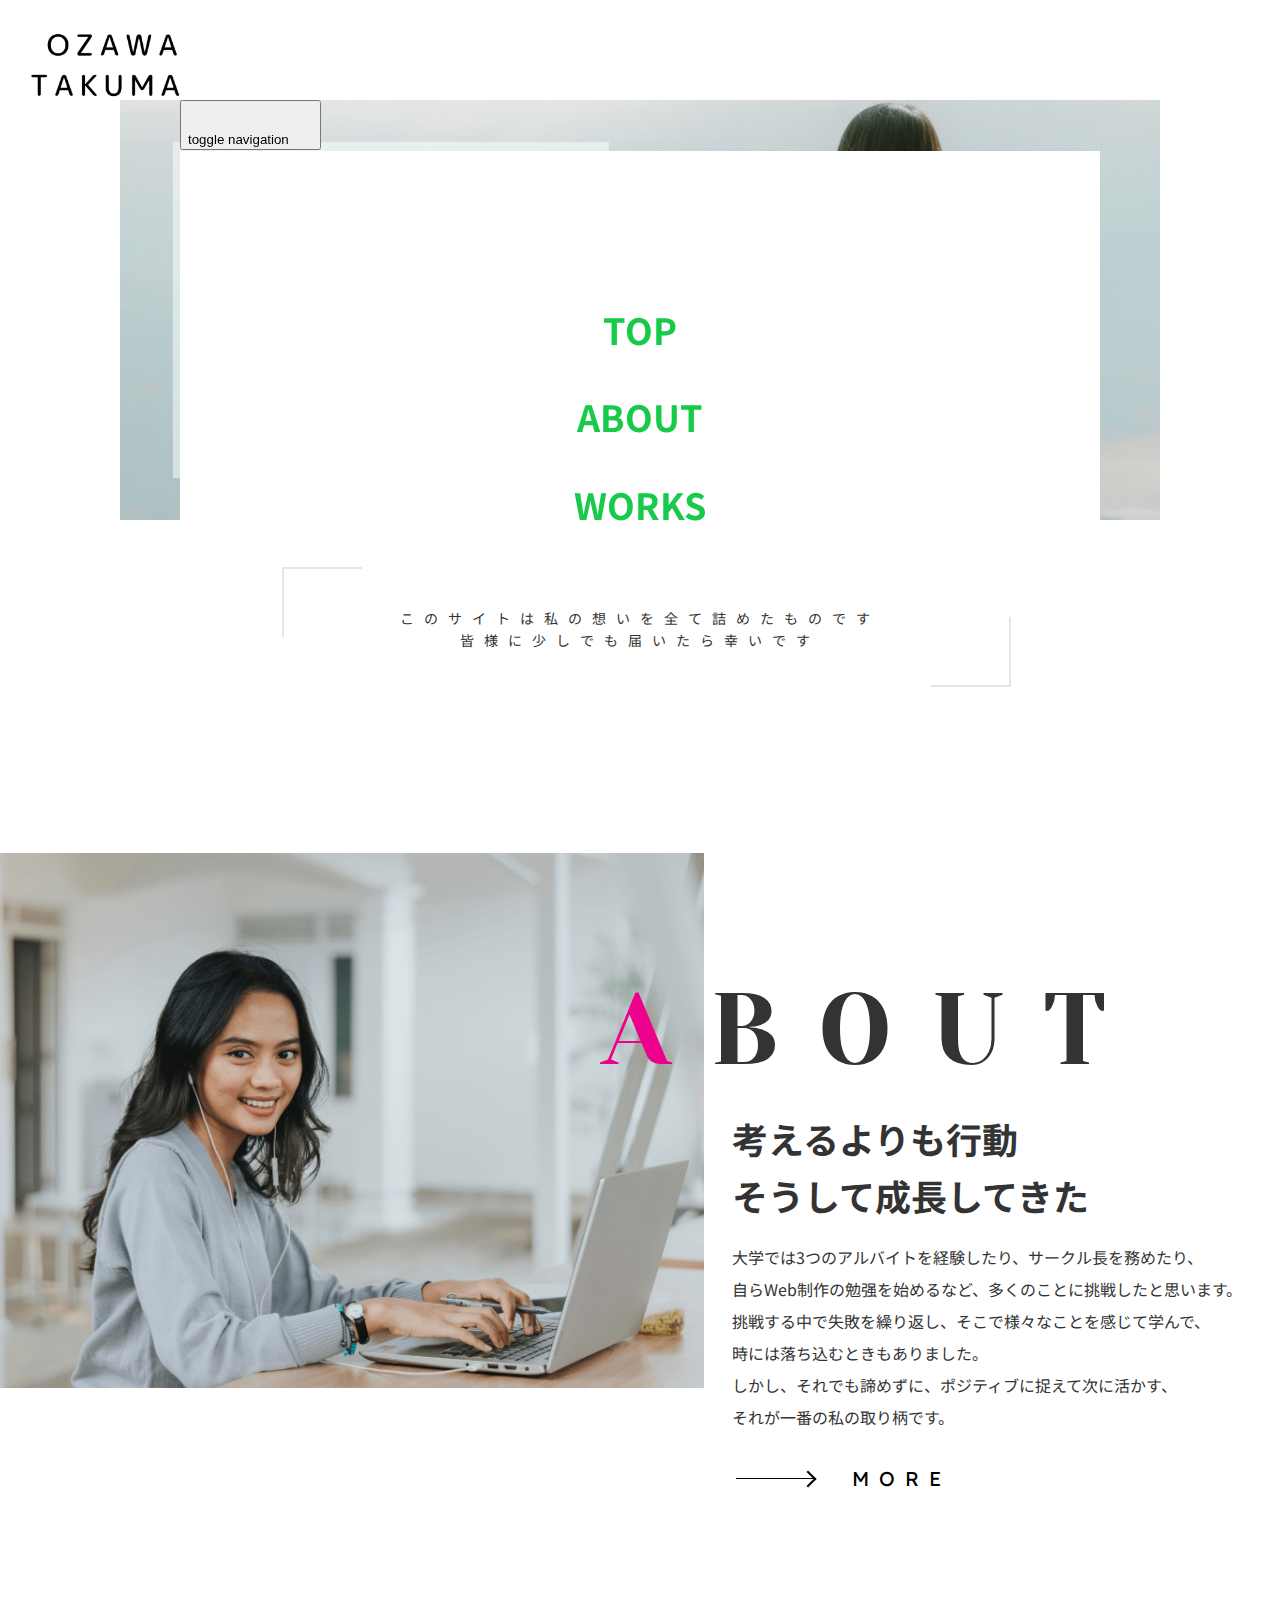
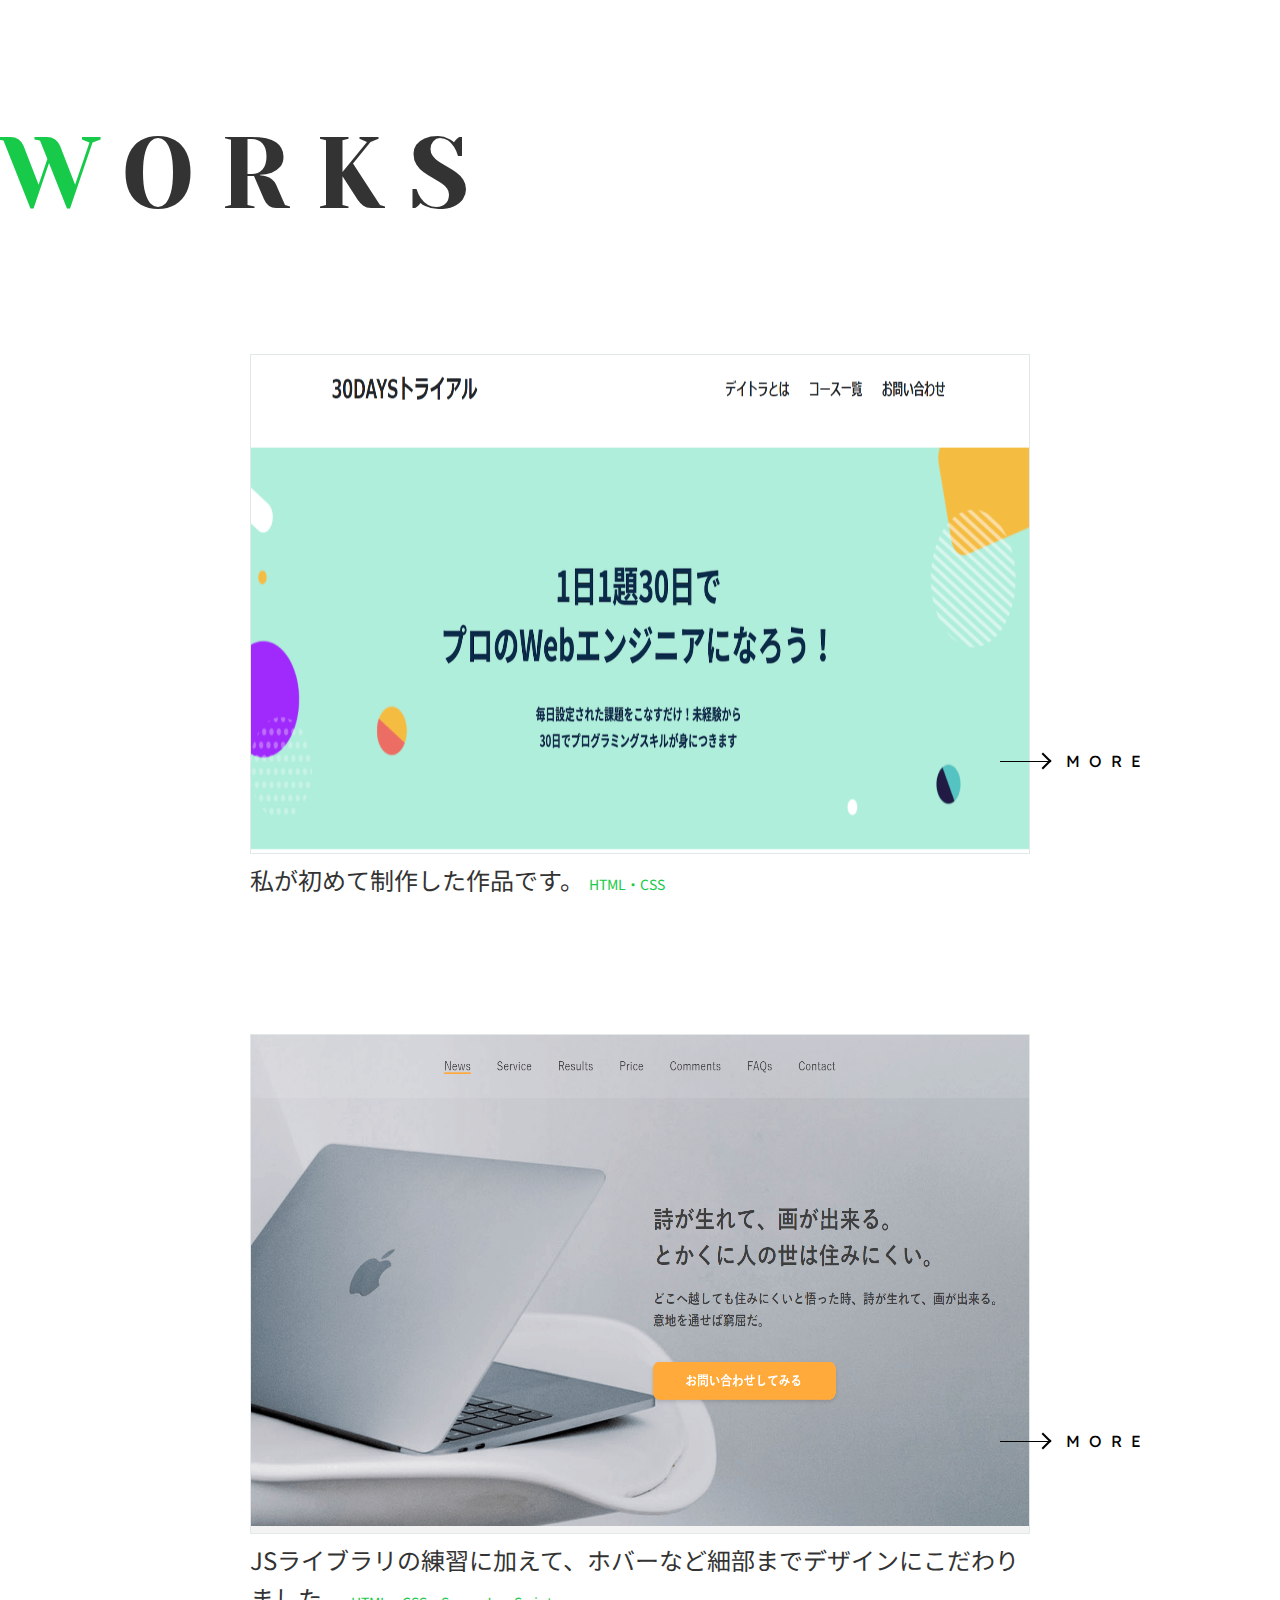
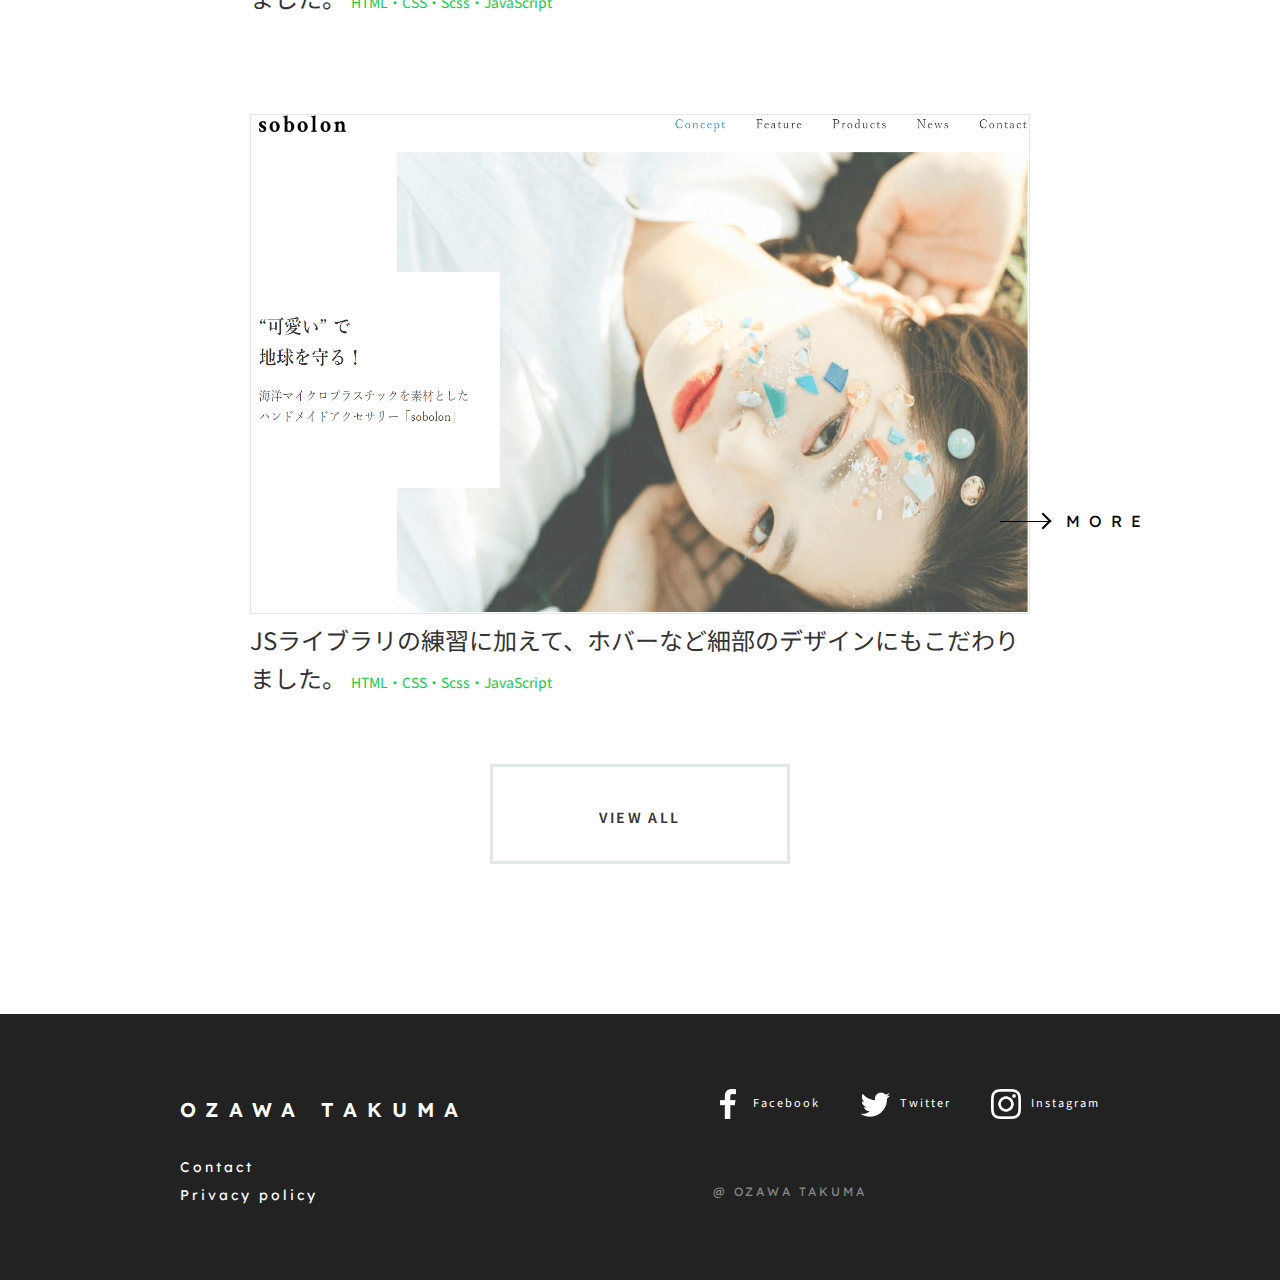
==== index.html @ 7df92600 "Add files via upload" ====
<!DOCTYPE html>
<html lang="ja">

<head>  
    <meta charset="UTF-8">
    <meta http-equiv="X-UA-Compatible" content="IE=edge">
    <meta name="viewport" content="width=device-width, initial-scale=1.0">
    <link rel="stylesheet" href="./css/reset.css">
    <link rel="stylesheet" href="https://cdnjs.cloudflare.com/ajax/libs/drawer/3.2.1/css/drawer.min.css">
    <link rel="stylesheet" href="./css/animate.css">
    <link rel="stylesheet" href="./css/style.css">

    <!--グーグルフォント-->
    <link rel="preconnect" href="https://fonts.googleapis.com">
    <link rel="preconnect" href="https://fonts.gstatic.com" crossorigin>
    <link href="https://fonts.googleapis.com/css2?family=Noto+Sans+JP&display=swap" rel="stylesheet">
    <link href="https://fonts.googleapis.com/css2?family=Yeseva+One&display=swap" rel="stylesheet">
    <link href="https://fonts.googleapis.com/css2?family=Lexend+Deca&display=swap" rel="stylesheet">
    <!--グーグルフォント-->


    <script src="https://ajax.googleapis.com/ajax/libs/jquery/1.11.3/jquery.min.js"></script>
    <script src="https://cdnjs.cloudflare.com/ajax/libs/iScroll/5.2.0/iscroll.min.js"></script>
    <script src="https://cdnjs.cloudflare.com/ajax/libs/drawer/3.2.1/js/drawer.min.js"></script>
    <script src="./js/wow.min.js"></script>
    <script src="./js/script.js"></script>
    <title>小澤 琢磨｜Ozawa Takuma</title>
</head>

<body class="drawer drawer--right ">
    <header class="header">
        <h1 class="header-title"><img src="./images/logo.png" alt=""></h1>
        <div class="inner header-inner">
            <button type="button" class="drawer-toggle drawer-hamburger">
                <span class="sr-only">toggle navigation</span>
                <span class="drawer-hamburger-icon"></span>
            </button>
            <nav class="drawer-nav header-nav ">
                <ul class="drawer-menu header-lists" >
                    <li class="header-list-item"><a class="header-nav-item-link" href="./index.html">TOP</a></li>
                    <li class="header-list-item" ><a class="header-nav-item-link" href="./about.html">ABOUT</a></li>
                    <li class="header-list-item"><a class="header-nav-item-link" href="./works.html">WORKS</a></li>
                </ul>
            </nav>
        </div>
    </header>

    <section class="top wow fadeIn">
        <div class="top-inner">
            <div class="top-img">
                <img src="./images//TOP/top2.png" alt="">
            </div>
            <div class="top-text none">
                <h2 class="top-title">
                    株式会社フリースタイルエンターテイメントの皆様<br>
                    この度はポートフォリオをご覧いただきありがとうございます
                </h2>
            </div>
        </div>
    </section>

    <section class="message wow fadeInUp">
        <h2 class="message-title">
            このサイトは私の想いを全て詰めたものです<br>
            皆様に少しでも届いたら幸いです
        </h2>
    </section>

    <section class="about">
        <div class="about-inner">            
            <div class="about-content">
                <div class="about-texts">
                    <h1 class="about-title wow fadeInUp"><span class="ti-pink">A</span>BOUT</h1>
                    <div class="about-text-box">
                        <h2 class="about-sub-title wow fadeInUp">
                            考えるよりも行動<br>
                            そうして成長してきた
                        </h2>
                        <p class="about-text wow fadeInUp">
                            大学では3つのアルバイトを経験したり、サークル長を務めたり、<br>
                            自らWeb制作の勉强を始めるなど、多くのことに挑戦したと思います。<br>
                            挑戦する中で失敗を繰り返し、そこで様々なことを感じて学んで、<br>
                            時には落ち込むときもありました。<br>
                            しかし、それでも諦めずに、ポジティブに捉えて次に活かす、<br>それが一番の私の取り柄です。
                        </p>
                        <div class="about-button wow fadeInLeft">
                            <a href="./about.html" class="ab-arrow ab-button">MORE</a>
                        </div>
                    </div>
                </div>
            </div>
            <div class="about-img">
                <div class="about-bg">
                    <img src="./images/about-bg/1.png" alt="">
                </div>
                <div class="about-text-img">
                    <img src="./images/english.png" alt="">
                </div>
                <div class="about-me wow fadeInDown">
                    <img src="./images//TOP/about-me/1.png" alt="">
                </div>
            </div>
        </div>
    </section>

    <section class="works ">
        <h1 class="work-title wow fadeInUp"><span class="ti-green">W</span>ORKS</h1>
        <div class="works-items">
            <div class="works-item">
                <div class="woks-item-inner">
                    <img class="works-img wow fadeInUp" src="./images/TOP/ele-top.png" alt="">
                    <p class="woks-item-title wow fadeInUp">私が初めて制作した作品です。
                        <span class="small ti-green">HTML・CSS</span>
                    </p>
                    <div class="works-btn -ele wow fadeInLeft">
                        <a href="./wroks/elementary.html" class="arrow wr-button">MORE</a>
                    </div>
                </div>
            </div>
            <div class="works-item">
                <div class="woks-item-inner">
                    <img class="works-img wow fadeInUp" src="./images/TOP/conputer.png" alt="">
                    <p class="woks-item-title wow fadeInUp">JSライブラリの練習に加えて、ホバーなど細部までデザインにこだわりました。
                        <span class="small ti-green">HTML・CSS・Scss・JavaScript</span>
                    </p>
                    <div class="works-btn -live wow fadeInLeft">
                        <a href="./wroks/live.html" class="arrow wr-button">MORE</a>
                    </div>
                </div>
            </div>
            <div class="works-item">
                <div class="woks-item-inner">
                    <img class="works-img wow fadeInUp" src="./images/TOP/sobolon.png" alt="">
                    <p class="woks-item-title wow fadeInUp">JSライブラリの練習に加えて、ホバーなど細部のデザインにもこだわりました。
                        <span class="small ti-green ">HTML・CSS・Scss・JavaScript</span>
                    </p>
                    <div class="works-btn -sobolon wow fadeInLeft">
                        <a href="./wroks/sobolon.html" class="arrow wr-button">MORE</a>
                    </div>
                </div>
            </div>
        </div>

        <div class="works-button section2-btn wow fadeInUp">
            <a href="./works.html">VIEW ALL</a>
        </div>
    </section>

    <footer class="footer">
        <div class="footer-content inner">
            <div class="footer-left">
                <h1 class="footer-title">OZAWA TAKUMA</h1>
                <p class="footer-contact">
                    <a href="">Contact</a>
                </p>
                <p class="footer-privacy">
                    <a href="">Privacy policy</a>
                </p>
            </div>
            <div class="footer-left">
                <ul class="footer-sns">
                    <li class="footer-sns-item footer-icon-face">Facebook</li>
                    <li class="footer-sns-item footer-icon-tiw">Twitter</li>
                    <li class="footer-sns-item footer-icon-ins">Instagram</li>
                </ul>
                <p class="footer-copyright">
                    @ OZAWA TAKUMA
                </p>
            </div>
        </div>
    </footer>
</body>

</html>
---- css/style.css ----
body {
  font-family: "Noto Sans JP", sans-serif;
  color: #333;
}

.inner {
  max-width: 100%;
  padding: 0 40px;
  width: 1000px;
  margin: 0 auto;
  -webkit-box-sizing: border-box;
          box-sizing: border-box;
}
@media (max-width:767px) {
  .inner {
    padding: 0 24px;
  }
}

@media (min-width: 1001px) {
  .is-sp {
    display: none;
  }
}
@media (min-width:768px) and (max-width: 1000px) {
  .is-sp {
    display: none;
  }
}

@media (max-width:767px) {
  .is-pc {
    display: none;
  }
}
@media (min-width:768px) and (max-width: 1000px) {
  .is-pc {
    display: none;
  }
}

@media (min-width: 1001px) {
  .is-st {
    display: none;
  }
}

@media (max-width:767px) {
  .is-pt {
    display: none;
  }
}

.none {
  display: none;
}

.ti-pink {
  color: #EC008C;
}

.ti-green {
  color: #17ca49;
}

.small {
  font-size: 14px;
}

/* ===============================================
# section
=============================================== */
.section-btn {
  position: relative;
  display: inline-block;
  padding-left: 90px;
  color: #000;
  vertical-align: middle;
  text-decoration: none;
  font-size: 16px;
  letter-spacing: 9px;
  font-weight: 400;
  font-family: "Lexend Deca", sans-serif;
  -webkit-transition: all 0.3s;
  transition: all 0.3s;
}
.section-btn::before {
  position: absolute;
  top: 0;
  bottom: 0;
  margin: auto;
  content: "";
  left: 4px;
  width: 50px;
  height: 2px;
  background: #000;
}
.section-btn::after {
  position: absolute;
  top: 0;
  bottom: 0;
  margin: auto;
  content: "";
  left: 40px;
  width: 14px;
  height: 14px;
  border-top: 2px solid #000;
  border-right: 2px solid #000;
  -webkit-transform: rotate(45deg);
  transform: rotate(45deg);
}
.section-btn:hover {
  -webkit-transform: scale(1.1);
          transform: scale(1.1);
  color: #EC008C;
}
.section-btn:hover::before {
  background: #EC008C;
}
.section-btn:hover::after {
  border-top: solid #EC008C;
  border-right: solid #EC008C;
}

.section2-btn {
  text-align: center;
}
.section2-btn a {
  display: inline-block;
  height: 100px;
  line-height: 100px;
  border: solid 3px #e1e8e8;
  max-width: 300px;
  width: calc(100% - 40px);
  background: #fff;
  cursor: pointer;
  font-weight: 600;
  font-size: 14px;
  letter-spacing: 0.17em;
  -webkit-transition: all 0.3s;
  transition: all 0.3s;
}
.section2-btn a:hover {
  background: #e1e8e8;
}
@media (max-width:767px) {
  .section2-btn a {
    height: 60px;
    line-height: 60px;
    width: 130px;
    font-size: 8px;
    letter-spacing: 0.17em;
  }
}

/* ===============================================
# header
=============================================== */
.header {
  position: fixed;
  right: 0;
  top: 0;
  z-index: 100;
  height: 80px;
  width: 100%;
}

.drawer--right .drawer-hamburger {
  right: 3px;
}

.drawer--right.drawer-open .drawer-hamburger {
  right: 0px;
}

.drawer-open .header-nav {
  width: 100%;
}

.drawer-hamburger {
  padding-top: 30px;
  padding-right: 30px;
}

.drawer-hamburger-icon {
  background-color: #333;
  height: 1px;
  border-radius: 0px;
}
.drawer-open .drawer-hamburger-icon {
  background-color: transparent;
}
.drawer-hamburger-icon::before, .drawer-hamburger-icon::after {
  background-color: #333;
  height: 2px;
  border-radius: 0px;
}

.drawer-overlay {
  position: fixed;
  top: 0;
  left: 0;
  background: #fff;
}

.drawer--right .drawer-nav {
  -webkit-transition: right 0.9s;
  transition: right 0.9s;
  margin-right: 0;
  right: -100%;
}

.header-title {
  height: 70px;
  margin-top: 30px;
  margin-left: 30px;
  width: 150px;
}
@media (min-width:768px) and (max-width: 1000px) {
  .header-title {
    height: 50px;
    width: 100px;
  }
}
@media (max-width:767px) {
  .header-title {
    width: 100px;
    height: 50px;
  }
}
.header-title img {
  height: 100%;
  width: 100%;
}

.header-nav {
  text-align: center;
  padding-top: 120px;
  font-size: 22px;
  width: 100%;
  background: #ffffff;
}

.header-list-item {
  margin-top: 30px;
}

.header-nav-item-link {
  font-size: 36px;
  font-weight: 700;
  color: #17ca49;
  -webkit-transition: all 0.3s;
  transition: all 0.3s;
}
.header-nav-item-link:hover {
  color: #EC008C;
  opacity: 0.7;
}

/* ===============================================
# top
=============================================== */
.top {
  margin-top: 100px;
}

.top-inner {
  margin: 0 auto;
  padding: 0 120px;
  position: relative;
}
@media (max-width:767px) {
  .top-inner {
    padding: 0 16px;
  }
}

.top-img img {
  width: 100%;
  height: 420px;
}
@media (min-width:768px) and (max-width: 1000px) {
  .top-img img {
    height: 300px;
  }
}
@media (max-width:767px) {
  .top-img img {
    height: 200px;
  }
}

.top-text {
  position: absolute;
  top: 20px;
  left: 50%;
  -webkit-transform: translateX(-50%);
          transform: translateX(-50%);
}

.top-title {
  font-size: 20px;
  font-weight: 400;
}

/* ===============================================
# message
=============================================== */
.message {
  margin-top: 80px;
}

.message-title {
  text-align: center;
  font-size: 14px;
  font-weight: 400;
  letter-spacing: 10px;
  position: relative;
  margin-top: 20px;
}
@media (max-width:767px) {
  .message-title {
    letter-spacing: 2px;
    line-height: 30px;
  }
}
.message-title::before {
  content: "";
  position: absolute;
  top: -40px;
  left: 22%;
  display: block;
  width: 80px;
  height: 70px;
  border-top: 2px #e1e8e8 solid;
  border-left: 2px solid #e1e8e8;
}
@media (min-width:768px) and (max-width: 1000px) {
  .message-title::before {
    left: 100px;
    width: 60px;
    height: 50px;
  }
}
@media (max-width:767px) {
  .message-title::before {
    left: 16px;
    width: 40px;
    height: 30px;
  }
}
.message-title::after {
  content: "";
  position: absolute;
  top: 10px;
  right: 21%;
  display: block;
  width: 80px;
  height: 70px;
  border-bottom: 2px #e1e8e8 solid;
  border-right: 2px solid #e1e8e8;
}
@media (min-width:768px) and (max-width: 1000px) {
  .message-title::after {
    right: 100px;
    width: 60px;
    height: 50px;
    top: 30px;
  }
}
@media (max-width:767px) {
  .message-title::after {
    right: 16px;
    width: 40px;
    height: 30px;
    top: 50px;
  }
}

/* ===============================================
# about
=============================================== */
.about {
  margin-top: 150px;
}
@media (max-width:767px) {
  .about {
    margin-top: 60px;
  }
}

.about-inner {
  position: relative;
}

.about-texts {
  position: absolute;
  left: 47%;
  top: 25%;
  z-index: 30;
  width: 52%;
}

.about-title {
  font-size: 100px;
  letter-spacing: 40px;
  font-family: "Yeseva One", cursive;
  font-weight: 300;
}
@media (min-width:768px) and (max-width: 1000px) {
  .about-title {
    font-size: 70px;
    letter-spacing: 30px;
  }
}
@media (max-width:767px) {
  .about-title {
    font-size: 36px;
    letter-spacing: 10px;
  }
}

.about-text-box {
  padding-left: 130px;
}
@media (min-width:768px) and (max-width: 1000px) {
  .about-text-box {
    padding-left: 80px;
  }
}
@media (max-width:767px) {
  .about-text-box {
    padding-left: 40px;
  }
}

.about-sub-title {
  font-size: 36px;
}
@media (min-width:768px) and (max-width: 1000px) {
  .about-sub-title {
    font-size: 24px;
  }
}
@media (max-width:767px) {
  .about-sub-title {
    font-size: 18px;
  }
}

.about-text {
  line-height: 2;
}
@media (min-width:768px) and (max-width: 1000px) {
  .about-text {
    font-size: 14px;
  }
}
@media (max-width:767px) {
  .about-text {
    font-size: 4px;
    line-height: 1.5;
  }
}

.about-button {
  margin-top: 30px;
}
@media (max-width:767px) {
  .about-button {
    margin-top: 10px;
  }
}

.ab-arrow {
  position: relative;
  display: inline-block;
  padding-left: 120px;
  color: #000;
  vertical-align: middle;
  text-decoration: none;
  font-size: 20px;
  letter-spacing: 10px;
  font-weight: 400;
  font-family: "Lexend Deca", sans-serif;
}
@media (max-width:767px) {
  .ab-arrow {
    font-size: 10px;
    padding-left: 50px;
    letter-spacing: 2px;
  }
}
.ab-arrow::before, .ab-arrow::after {
  position: absolute;
  top: 0;
  bottom: 0;
  left: 0;
  margin: auto;
  content: "";
  vertical-align: middle;
}

.ab-button {
  -webkit-transition: all 0.3s;
  transition: all 0.3s;
}
.ab-button:hover {
  -webkit-transform: scale(1.1);
          transform: scale(1.1);
  color: #EC008C;
}
.ab-button:hover::before {
  background: #EC008C;
}
.ab-button:hover::after {
  border-top: solid #EC008C;
  border-right: solid #EC008C;
}
.ab-button::before {
  left: 4px;
  width: 80px;
  height: 1px;
  background: #000;
}
@media (max-width:767px) {
  .ab-button::before {
    width: 30px;
    height: 0.5px;
    left: 5px;
  }
}
.ab-button::after {
  left: 70px;
  width: 12px;
  height: 12px;
  border-top: 2px solid #000;
  border-right: 2px solid #000;
  -webkit-transform: rotate(45deg);
  transform: rotate(45deg);
}
@media (max-width:767px) {
  .ab-button::after {
    left: 18px;
    width: 5px;
    height: 5px;
    left: 28px;
  }
}

.about-img {
  width: 100%;
}

.about-me {
  display: block;
  width: 100%;
  z-index: 2;
}
.about-me img {
  width: 55%;
}

/* ===============================================
.about-bg {
    display: none;
    position: absolute;
    top: 0;
    left: 50%;
    transform: translateX(-50%);
    width: 600px;
    height: 600px;
    z-index: -1;

    img {
        width: inherit;
        height: inherit;
    }
}

.about-text-img {
    width: 700px;
    height: 300px;
    z-index: 3;
    position: absolute;
    top: -100px;
    right: 130px;
    display: none;

    img {
        width: inherit;
        height: inherit;

    }
}

=============================================== */
/* ===============================================
# works
=============================================== */
.works {
  margin-top: 300px;
}

.work-title {
  font-size: 100px;
  letter-spacing: 25px;
  font-family: "Yeseva One", cursive;
  font-weight: 300;
}
@media (min-width:768px) and (max-width: 1000px) {
  .work-title {
    font-size: 70px;
    letter-spacing: 25px;
  }
}
@media (max-width:767px) {
  .work-title {
    font-size: 36px;
    letter-spacing: 15px;
  }
}

.works-items {
  margin-top: 100px;
}
@media (max-width:767px) {
  .works-items {
    padding: 0 16px;
    margin-top: 50px;
  }
}

.works-item:not(:first-child) {
  margin-top: 180px;
}
@media (max-width:767px) {
  .works-item:not(:first-child) {
    margin-top: 80px;
  }
}

.woks-item-inner {
  width: 780px;
  height: 500px;
  margin: 0 auto;
  position: relative;
}
@media (min-width:768px) and (max-width: 1000px) {
  .woks-item-inner {
    max-width: 570px;
  }
}
@media (max-width:767px) {
  .woks-item-inner {
    width: 60%;
    height: auto;
  }
}

.works-img {
  height: 500px;
  width: 100%;
  border: 1px solid #e1e8e8;
}
@media (min-width:768px) and (max-width: 1000px) {
  .works-img {
    height: 400px;
  }
}
@media (max-width:767px) {
  .works-img {
    width: 100%;
    height: auto;
  }
}

.woks-item-title {
  margin-top: 0;
  font-size: 24px;
}
@media (max-width:767px) {
  .woks-item-title {
    font-size: 14px;
  }
}

.works-btn {
  position: absolute;
  bottom: 80px;
  right: -120px;
}
@media (min-width:768px) and (max-width: 1000px) {
  .works-btn {
    bottom: 150px;
    right: -130px;
  }
}
@media (max-width:767px) {
  .works-btn.-ele {
    bottom: 60px;
    right: -70px;
  }
  .works-btn.-live {
    bottom: 120px;
    right: -70px;
  }
  .works-btn.-sobolon {
    bottom: 120px;
    right: -70px;
  }
}

.arrow {
  position: relative;
  display: inline-block;
  padding-left: 70px;
  color: #000;
  vertical-align: middle;
  text-decoration: none;
  font-size: 16px;
  letter-spacing: 9px;
  font-weight: 400;
  font-family: "Lexend Deca", sans-serif;
}
.arrow::before, .arrow::after {
  position: absolute;
  top: 0;
  bottom: 0;
  left: 0;
  margin: auto;
  content: "";
  vertical-align: middle;
}

.wr-button {
  -webkit-transition: all 0.3s;
  transition: all 0.3s;
}
@media (max-width:767px) {
  .wr-button {
    font-size: 10px;
    padding-left: 50px;
    letter-spacing: 2px;
  }
}
.wr-button:hover {
  -webkit-transform: scale(1.1);
          transform: scale(1.1);
  color: #EC008C;
}
.wr-button:hover::before {
  background: #EC008C;
}
.wr-button:hover::after {
  border-top: solid #EC008C;
  border-right: solid #EC008C;
}
.wr-button::before {
  left: 4px;
  width: 50px;
  height: 1px;
  background: #000;
}
@media (max-width:767px) {
  .wr-button::before {
    width: 30px;
    height: 0.5px;
    left: 5px;
  }
}
.wr-button::after {
  left: 41px;
  width: 12px;
  height: 12px;
  border-top: 2px solid #000;
  border-right: 2px solid #000;
  -webkit-transform: rotate(45deg);
  transform: rotate(45deg);
}
@media (max-width:767px) {
  .wr-button::after {
    left: 18px;
    width: 5px;
    height: 5px;
    left: 28px;
  }
}

.works-button {
  margin: 150px 0;
}
@media (max-width:767px) {
  .works-button {
    margin: 50px;
  }
  .works-button a {
    height: 60px;
    line-height: 60px;
    width: 130px;
    font-size: 8px;
    letter-spacing: 0.17em;
  }
}

/* ===============================================
# footer
=============================================== */
.footer {
  background: #222;
  color: #fff;
  margin-top: 120px;
}

.footer-content {
  padding-top: 80px;
  padding-bottom: 60px;
  display: -webkit-box;
  display: -ms-flexbox;
  display: flex;
  -webkit-box-pack: justify;
      -ms-flex-pack: justify;
          justify-content: space-between;
}
@media (max-width:767px) {
  .footer-content {
    display: block;
    padding-top: 50px;
    padding-bottom: 40px;
  }
}

.footer-title {
  font-family: "Lexend Deca", sans-serif;
  font-size: 20px;
  letter-spacing: 10px;
  font-weight: 600;
}
@media (max-width:767px) {
  .footer-title {
    font-size: 16px;
  }
}

.footer-contact {
  font-family: "Lexend Deca", sans-serif;
  font-size: 14px;
  font-weight: 400;
  margin-top: 30px;
  letter-spacing: 3px;
  padding: 0;
  margin-bottom: 0;
}
@media (max-width:767px) {
  .footer-contact {
    font-size: 12px;
  }
}

.footer-privacy {
  font-family: "Lexend Deca", sans-serif;
  font-size: 14px;
  font-weight: 400;
  margin-top: 5px;
  letter-spacing: 3px;
  padding: 0;
}
@media (max-width:767px) {
  .footer-privacy {
    font-size: 12px;
  }
}

.footer-sns {
  display: -webkit-box;
  display: -ms-flexbox;
  display: flex;
}
@media (max-width:767px) {
  .footer-sns {
    margin-top: 30px;
  }
}

.footer-sns-item {
  position: relative;
  padding-left: 40px;
  font-size: 11px;
  letter-spacing: 2px;
  -webkit-transition: opacity 0.3s;
  transition: opacity 0.3s;
  cursor: pointer;
}
@media (max-width:767px) {
  .footer-sns-item {
    padding-left: 33px;
  }
}
.footer-sns-item:not(:first-child) {
  margin-left: 40px;
}
@media (max-width:767px) {
  .footer-sns-item:not(:first-child) {
    margin-left: 20px;
    font-size: 6px;
  }
}
.footer-sns-item:hover {
  opacity: 0.7;
}

.footer-icon-face::before {
  position: absolute;
  content: "";
  top: -5px;
  left: 0;
  width: 30px;
  height: 30px;
  background: url(../images/icon/3.png);
  background-position: center center;
  background-repeat: no-repeat;
  background-size: contain;
}
@media (max-width:767px) {
  .footer-icon-face::before {
    width: 25px;
    height: 25px;
  }
}

.footer-icon-tiw::before {
  position: absolute;
  content: "";
  top: -5px;
  left: 0;
  width: 30px;
  height: 30px;
  background: url(../images/icon/1.png);
  background-position: center center;
  background-repeat: no-repeat;
  background-size: contain;
}
@media (max-width:767px) {
  .footer-icon-tiw::before {
    width: 25px;
    height: 25px;
  }
}

.footer-icon-ins::before {
  position: absolute;
  content: "";
  top: -5px;
  left: 0;
  width: 30px;
  height: 30px;
  background: url(../images/icon/2.png);
  background-position: center center;
  background-repeat: no-repeat;
  background-size: contain;
}
@media (max-width:767px) {
  .footer-icon-ins::before {
    width: 25px;
    height: 25px;
  }
}

.footer-copyright {
  font-family: "Lexend Deca", sans-serif;
  font-size: 12px;
  font-weight: 400;
  letter-spacing: 3px;
  color: #888;
  margin-top: 70px;
}
@media (max-width:767px) {
  .footer-copyright {
    margin-top: 20px;
    font-size: 6px;
  }
}

/* ===============================================
# about.html
=============================================== */
/* ===============================================
# 
=============================================== */
.ab-top {
  margin-top: 220px;
}

.ab-top-title {
  font-size: 100px;
  letter-spacing: 50px;
  font-family: "Yeseva One", cursive;
  font-weight: 400;
  position: absolute;
  top: -95px;
  left: 50%;
  -webkit-transform: translateX(-50%);
          transform: translateX(-50%);
}
@media (max-width:767px) {
  .ab-top-title {
    font-size: 46px;
    letter-spacing: 20px;
    top: -40px;
  }
}

/* ===============================================
# profile
=============================================== */
.profile {
  margin-top: 120px;
}

.profile-top {
  display: -webkit-box;
  display: -ms-flexbox;
  display: flex;
}
@media (max-width:767px) {
  .profile-top {
    display: block;
  }
}

.profile-me {
  display: -webkit-box;
  display: -ms-flexbox;
  display: flex;
  -webkit-box-flex: 0;
      -ms-flex: 0 0 200px;
          flex: 0 0 200px;
}
@media (min-width:768px) and (max-width: 1000px) {
  .profile-me {
    -webkit-box-flex: 0;
        -ms-flex: 0 0 200px;
            flex: 0 0 200px;
  }
  .profile-me img {
    width: 200px;
    height: 200px;
  }
}
@media (max-width:767px) {
  .profile-me {
    -webkit-box-flex: 0;
        -ms-flex: 0 0 50%;
            flex: 0 0 50%;
  }
  .profile-me img {
    width: 50%;
    height: auto;
  }
}

.myname {
  -webkit-box-flex: 0;
      -ms-flex: 0 0 110px;
          flex: 0 0 110px;
  padding-top: 70px;
  margin-left: 20px;
}
@media (min-width:768px) and (max-width: 1000px) {
  .myname {
    -webkit-box-flex: 0;
        -ms-flex: 0 0 auto;
            flex: 0 0 auto;
    font-size: 20px;
  }
}
@media (max-width:767px) {
  .myname {
    -webkit-box-flex: 0;
        -ms-flex: 0 0 50%;
            flex: 0 0 50%;
    font-size: 24px;
    letter-spacing: 5px;
  }
}

.profile-point {
  margin-left: 180px;
}
@media (min-width:768px) and (max-width: 1000px) {
  .profile-point {
    margin-left: 120px;
  }
}
@media (max-width:767px) {
  .profile-point {
    margin-left: 0;
    font-size: 14px;
    margin-top: 30px;
  }
}

.profile-main {
  margin-top: 50px;
  display: -webkit-box;
  display: -ms-flexbox;
  display: flex;
}
@media (max-width:767px) {
  .profile-main {
    display: block;
  }
}

.profile-left {
  -webkit-box-flex: 0;
      -ms-flex: 0 0 50%;
          flex: 0 0 50%;
}

.my-background-title {
  font-size: 24px;
  border-left: 5px solid #17ca49;
  padding-left: 10px;
}
@media (min-width:768px) and (max-width: 1000px) {
  .my-background-title {
    font-size: 20px;
  }
}
@media (max-width:767px) {
  .my-background-title {
    font-size: 18px;
    border-left: 3px solid #17ca49;
  }
}

.my-background-item {
  display: -webkit-box;
  display: -ms-flexbox;
  display: flex;
  margin-top: 20px;
}
.my-background-item p {
  margin: 0;
  padding: 0;
  margin-left: 30px;
}
@media (min-width:768px) and (max-width: 1000px) {
  .my-background-item p {
    font-size: 14px;
    margin-left: 20px;
  }
}
@media (max-width:767px) {
  .my-background-item p {
    font-size: 12px;
    margin-left: 10px;
  }
}

.date {
  margin-left: 15px;
}

.school {
  font-weight: bold;
}

.my-background-text {
  display: block;
  font-weight: 200;
  font-size: 14px;
}
@media (max-width:767px) {
  .my-background-text {
    font-size: 10px;
  }
}

.my-jobhistory {
  margin-top: 50px;
}

.my-jobhistory-title {
  font-size: 24px;
  border-left: 5px solid #17ca49;
  padding-left: 10px;
}
@media (min-width:768px) and (max-width: 1000px) {
  .my-jobhistory-title {
    font-size: 20px;
  }
}
@media (max-width:767px) {
  .my-jobhistory-title {
    font-size: 18px;
    border-left: 3px solid #17ca49;
  }
}

.my-jobhistory-item {
  display: -webkit-box;
  display: -ms-flexbox;
  display: flex;
  margin-top: 20px;
}
.my-jobhistory-item p {
  margin: 0;
  padding: 0;
  margin-left: 30px;
}
@media (min-width:768px) and (max-width: 1000px) {
  .my-jobhistory-item p {
    font-size: 14px;
    margin-left: 20px;
  }
}
@media (max-width:767px) {
  .my-jobhistory-item p {
    font-size: 12px;
    margin-left: 10px;
  }
}

.date {
  margin-left: 15px;
}

.company {
  font-weight: bold;
}

.my-jobhistory-text {
  display: block;
  font-weight: 300;
  font-size: 14px;
}
@media (max-width:767px) {
  .my-jobhistory-text {
    font-size: 10px;
  }
}

.my-favorit {
  margin-top: 50px;
}

.my-favorit-title {
  font-size: 24px;
  border-left: 5px solid #17ca49;
  padding-left: 10px;
}
@media (min-width:768px) and (max-width: 1000px) {
  .my-favorit-title {
    font-size: 20px;
  }
}
@media (max-width:767px) {
  .my-favorit-title {
    font-size: 18px;
    border-left: 3px solid #17ca49;
  }
}

.my-favorit-item {
  margin-top: 20px;
}

.favorit-block {
  display: inline-block;
  margin-left: 30px;
}
@media (min-width:768px) and (max-width: 1000px) {
  .favorit-block {
    margin-left: 20px;
  }
}
@media (max-width:767px) {
  .favorit-block {
    margin-left: 10px;
  }
}

.fv-icon {
  font-size: 1.3em;
}

.favorit-sub-title {
  display: inline-block;
  font-weight: 300;
  font-size: 18px;
  padding-left: 10px;
}
@media (min-width:768px) and (max-width: 1000px) {
  .favorit-sub-title {
    font-size: 14px;
  }
}
@media (max-width:767px) {
  .favorit-sub-title {
    font-size: 12px;
  }
}

.profile-right {
  margin-left: 80px;
}
@media (min-width:768px) and (max-width: 1000px) {
  .profile-right {
    margin-left: 40px;
  }
}
@media (max-width:767px) {
  .profile-right {
    margin-left: 0;
    margin-top: 50px;
  }
}

.my-skill-title {
  font-size: 24px;
  border-left: 5px solid #17ca49;
  padding-left: 10px;
}
@media (min-width:768px) and (max-width: 1000px) {
  .my-skill-title {
    font-size: 20px;
  }
}
@media (max-width:767px) {
  .my-skill-title {
    font-size: 18px;
    border-left: 3px solid #17ca49;
  }
}

.skill-content {
  margin-top: 15px;
}

.my-skill-item {
  width: 100%;
}
.my-skill-item:not(:first-child) {
  margin-top: 30px;
}
@media (max-width:767px) {
  .my-skill-item {
    margin-left: 10px;
  }
}

.skill-icon {
  -webkit-box-shadow: rgba(60, 64, 67, 0.3) 0px 1px 2px 0px, rgba(60, 64, 67, 0.15) 0px 2px 6px 2px;
          box-shadow: rgba(60, 64, 67, 0.3) 0px 1px 2px 0px, rgba(60, 64, 67, 0.15) 0px 2px 6px 2px;
  display: inline-block;
  width: 100px;
  padding: 10px 20px;
  font-size: 12px;
  font-family: "Elsie Swash Caps", cursive;
  letter-spacing: 5px;
  font-weight: bold;
  text-align: center;
  position: relative;
}
@media (max-width:767px) {
  .skill-icon {
    font-size: 10px;
    width: 80px;
  }
}
.skill-icon::after {
  display: inline-block;
  content: "";
  position: absolute;
  left: 130px;
  top: 50%;
  -webkit-transform: translateY(-50%);
          transform: translateY(-50%);
  padding: 10px 0 10px 10px;
  font-weight: bold;
  background: #17ca49;
}

.sk-ht::after {
  width: 255px;
}
@media (min-width:768px) and (max-width: 1000px) {
  .sk-ht::after {
    width: 200px;
  }
}
@media (max-width:767px) {
  .sk-ht::after {
    width: 180px;
  }
}

.sk-cs::after {
  width: 255px;
}
@media (min-width:768px) and (max-width: 1000px) {
  .sk-cs::after {
    width: 200px;
  }
}
@media (max-width:767px) {
  .sk-cs::after {
    width: 180px;
  }
}

.sk-sc::after {
  width: 200px;
}
@media (min-width:768px) and (max-width: 1000px) {
  .sk-sc::after {
    width: 160px;
  }
}
@media (max-width:767px) {
  .sk-sc::after {
    width: 140px;
  }
}

.sk-js::after {
  width: 130px;
}
@media (min-width:768px) and (max-width: 1000px) {
  .sk-js::after {
    width: 90px;
  }
}
@media (max-width:767px) {
  .sk-js::after {
    width: 80px;
  }
}

.sk-ph::after {
  width: 70px;
}
@media (min-width:768px) and (max-width: 1000px) {
  .sk-ph::after {
    width: 50px;
  }
}
@media (max-width:767px) {
  .sk-ph::after {
    width: 40px;
  }
}

.sk-wd::after {
  width: 30px;
}
@media (max-width:767px) {
  .sk-wd::after {
    width: 20px;
  }
}

.text-large {
  font-size: 20px;
}
@media (max-width:767px) {
  .text-large {
    font-size: 14px;
  }
}

/* ===============================================
# works.html
=============================================== */
/* ===============================================
# top
=============================================== */
.wr-top {
  margin-top: 220px;
}

.wr-top-title {
  font-size: 100px;
  letter-spacing: 50px;
  font-family: "Yeseva One", cursive;
  font-weight: 400;
  position: absolute;
  top: -95px;
  left: 50%;
  -webkit-transform: translateX(-50%);
          transform: translateX(-50%);
}
@media (max-width:767px) {
  .wr-top-title {
    font-size: 46px;
    letter-spacing: 20px;
    top: -40px;
  }
}

/* ===============================================
# pickup
=============================================== */
.pickup {
  margin-top: 150px;
}

.pickup-inner {
  padding: 0 16px;
}

.pickup-list-item {
  display: -webkit-box;
  display: -ms-flexbox;
  display: flex;
}
@media (max-width:767px) {
  .pickup-list-item {
    display: block;
  }
}
.pickup-list-item:not(:first-child) {
  margin-top: 120px;
}
.pickup-list-item.is-sp {
  margin-top: 0;
}

.pickup-img-box {
  -webkit-box-flex: 0;
      -ms-flex: 0 0 65%;
          flex: 0 0 65%;
  height: 450px;
  margin-left: 40px;
  position: relative;
}
@media (min-width:768px) and (max-width: 1000px) {
  .pickup-img-box {
    -webkit-box-flex: 0;
        -ms-flex: 0 0 57%;
            flex: 0 0 57%;
    height: auto;
  }
}
@media (max-width:767px) {
  .pickup-img-box {
    width: 100%;
    height: 200px;
    margin-left: 0;
  }
}

.pickup-img-box-2 {
  -webkit-box-flex: 0;
      -ms-flex: 0 0 60%;
          flex: 0 0 60%;
  height: 450px;
  position: relative;
  margin-right: 30px;
  margin-left: 10px;
}
@media (min-width:768px) and (max-width: 1000px) {
  .pickup-img-box-2 {
    -webkit-box-flex: 0;
        -ms-flex: 0 0 50%;
            flex: 0 0 50%;
    height: auto;
    margin-left: 20px;
  }
}

.pickup-img-ele {
  background: url(../images/WORKS/collection/ele.png) no-repeat center center/contain;
  display: block;
  width: 100%;
  height: 100%;
}
@media (max-width:767px) {
  .pickup-img-ele {
    background-size: cover;
  }
}

.pickup-img-com {
  background: url(../images/WORKS/collection/conputer.png) no-repeat center center/contain;
  display: block;
  width: 100%;
  height: 100%;
}
@media (max-width:767px) {
  .pickup-img-com {
    background-size: cover;
  }
}

.pickup-img-sob {
  background: url(../images/WORKS/collection/sobolon.png) no-repeat center center/contain;
  display: block;
  width: 100%;
  height: 100%;
}
@media (max-width:767px) {
  .pickup-img-sob {
    background-size: cover;
  }
}

.pickup-text-box {
  margin-left: 40px;
  margin-top: 130px;
  position: relative;
}
@media (max-width:767px) {
  .pickup-text-box {
    margin-left: 0;
    margin-top: 0;
  }
}

.pickup-text-box-2 {
  margin-left: 40px;
  margin-top: 130px;
  position: relative;
}
@media (max-width:767px) {
  .pickup-text-box-2 {
    margin-top: 0;
    margin-left: 0;
  }
}

.pickup-border-box {
  position: absolute;
  top: -100px;
  left: 0px;
  display: block;
  width: 80px;
  height: 80px;
  text-align: center;
  font-family: "Lexend Deca", sans-serif;
}
@media (min-width:768px) and (max-width: 1000px) {
  .pickup-border-box {
    top: -100px;
    width: 80px;
    height: 80px;
  }
}
@media (max-width:767px) {
  .pickup-border-box {
    top: -230px;
    left: -10px;
    color: #17ca49;
    background: #3e3e3e;
  }
}

.pickup-border-line {
  position: relative;
  width: 100%;
  height: 100%;
}
.pickup-border-line::before {
  content: "";
  position: absolute;
  top: 0;
  left: 0;
  height: 1px;
  width: 100%;
  background: #111;
}
.pickup-border-line::after {
  content: "";
  position: absolute;
  top: 0;
  right: 0;
  height: 100%;
  width: 1px;
  background: #111;
}

.pickup-border-line2 {
  position: relative;
  padding: 25px 0;
  line-height: 1.4;
  width: 100%;
  height: 100%;
  font-size: 20px;
  font-weight: 500;
  letter-spacing: 3px;
}
.pickup-border-line2::before {
  content: "";
  position: absolute;
  bottom: 0;
  right: 0;
  height: 1px;
  width: 100%;
  background: #111;
}
.pickup-border-line2::after {
  content: "";
  position: absolute;
  bottom: 0;
  left: 0;
  height: 100%;
  width: 1px;
  background: #111;
}
.pickup-border-line2 span {
  font-size: 10px;
  letter-spacing: 3px;
  display: block;
}
@media (min-width:768px) and (max-width: 1000px) {
  .pickup-border-line2 span {
    font-size: 8px;
  }
}

.pickup-title {
  font-weight: 400;
  font-size: 30px;
  letter-spacing: 5px;
}
@media (max-width:767px) {
  .pickup-title {
    font-size: 20px;
    margin-top: 20px;
  }
}

.pickup-caption {
  font-size: 14px;
  letter-spacing: 5px;
  margin-top: 40px;
}
@media (min-width:768px) and (max-width: 1000px) {
  .pickup-caption {
    margin-top: 20px;
  }
}
@media (max-width:767px) {
  .pickup-caption {
    font-size: 12px;
    margin-top: 10px;
  }
}

.pickup-info {
  color: #aaa;
  font-size: 12px;
  letter-spacing: 5px;
  margin-top: 20px;
}
@media (min-width:768px) and (max-width: 1000px) {
  .pickup-info {
    margin-top: 10px;
  }
}
@media (max-width:767px) {
  .pickup-info {
    margin-top: 10px;
    letter-spacing: 3px;
    font-size: 8px;
  }
}

.pickup-button {
  margin-top: 30px;
}
@media (max-width:767px) {
  .pickup-btn {
    font-size: 16px;
    letter-spacing: 9px;
    padding-left: 70px;
  }
}
.pickup-btn::before {
  left: 4px;
  width: 50px;
  height: 1px;
  background: #000;
}
@media (max-width:767px) {
  .pickup-btn::before {
    left: 4px;
    width: 50px;
    height: 1px;
  }
}
.pickup-btn::after {
  left: 41px;
  width: 12px;
  height: 12px;
  border-top: 2px solid #000;
  border-right: 2px solid #000;
  -webkit-transform: rotate(45deg);
  transform: rotate(45deg);
}
@media (max-width:767px) {
  .pickup-btn::after {
    left: 41px;
    width: 12px;
    height: 12px;
  }
}

/* ===============================================
# work
=============================================== */
.work {
  margin-top: 160px;
}

.work-inner {
  max-width: 100%;
  padding: 0 40px;
  width: 1000px;
  margin: 0 auto;
  -webkit-box-sizing: border-box;
          box-sizing: border-box;
}

.work-list-item {
  display: inline-block;
  width: 25.3%;
  vertical-align: top;
  margin-left: 6%;
  margin-bottom: 80px;
}
@media (min-width:768px) and (max-width: 1000px) {
  .work-list-item {
    width: 48%;
    margin-left: 0;
  }
}
@media (max-width:767px) {
  .work-list-item {
    width: 100%;
    margin-left: 0;
    margin-bottom: 0;
  }
  .work-list-item:not(:first-child) {
    margin-top: 80px;
  }
}
@media (min-width:768px) and (max-width: 1000px) {
  .work-list-item:nth-child(even) {
    margin-left: 20px;
  }
}
@media (min-width:768px) and (max-width: 1000px) {
  .work-list-item:last-child {
    margin-bottom: 0;
  }
}

.work-item-img {
  width: 100%;
  height: 200px;
  margin: 0;
  position: relative;
}
.work-item-img img {
  height: 100%;
}
.work-item-img::before {
  content: "";
  position: absolute;
  top: 0;
  left: 0;
  height: 100%;
  width: 100%;
  background: rgba(0, 0, 0, 0.3);
  opacity: 0;
  -webkit-transition: all 0.4s;
  transition: all 0.4s;
}
.work-item-img::after {
  content: "";
  position: absolute;
  top: 50%;
  left: 50%;
  -webkit-transform: translate(-50%, -50%);
          transform: translate(-50%, -50%);
  width: 40px;
  height: 40px;
  background: url(../images/glasses/1.png) no-repeat center center/cover;
  opacity: 0;
  -webkit-transition: all 0.4s;
  transition: all 0.4s;
}
.work-item-img:hover::before {
  opacity: 1;
}
.work-item-img:hover::after {
  opacity: 1;
}

.work-item-title {
  margin-top: 20px;
  font-size: 16px;
  letter-spacing: 3px;
  font-weight: 400;
  margin-bottom: 0;
}

.work-item-info {
  font-family: "Lexend Deca", sans-serif;
  font-size: 12px;
  letter-spacing: 2px;
  color: #aaa;
  margin-top: 5px;
  margin-bottom: 0;
}

.work-attention {
  margin: 0;
  font-size: 10px;
  letter-spacing: 2px;
}

/* ===============================================
# sobolon
=============================================== */
/* ===============================================
# top
=============================================== */
.s-top {
  margin-top: 150px;
  font-family: "Noto Sans JP", sans-serif;
}

.s-top-inner {
  margin: 0 auto;
  padding: 0 120px;
  position: relative;
}
@media (max-width:767px) {
  .s-top-inner {
    padding: 0 16px;
  }
}

.s-top-img img {
  width: 100%;
  height: auto;
}

/* ===============================================
# detail
=============================================== */
.detail {
  margin-top: 80px;
}

.detail-content {
  margin-top: 180px;
}
@media (min-width:768px) and (max-width: 1000px) {
  .detail-content {
    margin-top: 120px;
  }
}
@media (max-width:767px) {
  .detail-content {
    margin-top: 60px;
  }
}
.detail-content.is-sp {
  margin-top: 0;
}

.a-detail-top {
  display: inline-block;
  width: 100%;
  max-width: 100%;
  border: 2px solid #e1e8e8;
  border-radius: 0px;
  padding: 30px;
  position: relative;
  text-align: left;
}
@media (max-width:767px) {
  .a-detail-top {
    padding: 10px;
  }
}

.detail-title {
  font-weight: 300;
  font-size: 48px;
  padding: 0.4em;
  position: absolute;
  top: -60px;
  left: 20px;
  background: #fff;
  white-space: nowrap;
}
@media (min-width:768px) and (max-width: 1000px) {
  .detail-title {
    font-size: 36px;
    top: -50px;
  }
}
@media (max-width:767px) {
  .detail-title {
    font-size: 24px;
    top: -30px;
  }
}

.detail-lists {
  margin-top: 30px;
}

.detail-list {
  font-size: 16px;
  display: inline-block;
  position: relative;
  margin-left: 30px;
}
@media (max-width:767px) {
  .detail-list {
    font-size: 14px;
  }
}
.detail-list span {
  font-size: 14px;
  display: inline-block;
  margin-left: 20px;
  margin-right: 50px;
}
@media (max-width:767px) {
  .detail-list span {
    font-size: 10px;
  }
}
.detail-list::before {
  content: "";
  position: absolute;
  width: 14px;
  height: 14px;
  display: inline-block;
  top: 50%;
  -webkit-transform: translateY(-50%);
          transform: translateY(-50%);
  left: -30px;
  background: #17ca49;
  border-radius: 50px;
}

.detail-back {
  margin-top: 20px;
}

.detail-back-tit {
  font-size: 20px;
  margin: 0;
  font-weight: 400;
}
@media (max-width:767px) {
  .detail-back-tit {
    font-size: 16px;
  }
}

.detail-back-tet {
  margin: 0;
}
@media (max-width:767px) {
  .detail-back-tet {
    font-size: 12px;
  }
}

.detail-attention {
  margin: 0;
  font-size: 12px;
  letter-spacing: 2px;
}
@media (max-width:767px) {
  .detail-attention {
    font-size: 10px;
  }
}

.attention {
  color: #EC008C;
}

.detail-point {
  margin-top: 120px;
}
@media (max-width:767px) {
  .detail-point {
    margin-top: 80px;
  }
}

.detail-point-tit {
  font-size: 24px;
  margin-bottom: 30px;
}

.detail-point-content {
  display: -webkit-box;
  display: -ms-flexbox;
  display: flex;
}
@media (max-width:767px) {
  .detail-point-content {
    display: block;
  }
}
.detail-point-content:not(:first-child) {
  margin-top: 100px;
}
.detail-point-content:not(:first-child).is-sp {
  margin-top: 0;
}
.detail-point-content.-live:not(:first-child) {
  margin-top: 150px;
}

.detail-point-texts1 {
  -webkit-box-ordinal-group: 3;
      -ms-flex-order: 2;
          order: 2;
  margin-left: 30px;
}
@media (max-width:767px) {
  .detail-point-texts1 {
    margin-left: 0;
  }
}

.detail-point-texts2 {
  margin-right: 30px;
}
@media (max-width:767px) {
  .detail-point-texts2 {
    margin-left: 0;
  }
}

.detail-point-texts3 {
  -webkit-box-ordinal-group: 3;
      -ms-flex-order: 2;
          order: 2;
  margin-left: 30px;
}
@media (max-width:767px) {
  .detail-point-texts3 {
    margin-left: 0;
  }
}

@media (max-width:767px) {
  .detail-point-sub-tit {
    font-size: 20px;
    margin-bottom: 20px;
  }
}

@media (max-width:767px) {
  .detail-point-tet {
    font-size: 16px;
    margin-top: 20px;
  }
}

.detail-point-img {
  -webkit-box-flex: 0;
      -ms-flex: 0 0 55%;
          flex: 0 0 55%;
  border: 1px solid #e1e8e8;
}
.detail-point-img.-contact {
  height: 204px;
}
@media (max-width:767px) {
  .detail-point-img.-contact {
    height: auto;
  }
}
.detail-point-img.-slide {
  border: none;
}
@media (min-width:768px) and (max-width: 1000px) {
  .detail-point-img.-slide {
    margin-top: 50px;
  }
}
@media (min-width:768px) and (max-width: 1000px) {
  .detail-point-img {
    height: 100%;
  }
}
@media (min-width:768px) and (max-width: 1000px) {
  .ele-img-flex {
    margin-top: 60px;
  }
}

.detail-learn {
  display: -webkit-box;
  display: -ms-flexbox;
  display: flex;
  margin-top: 120px;
}
@media (max-width:767px) {
  .detail-learn {
    display: block;
  }
}
.detail-learn.-live {
  margin-top: 150px;
}

.detail-learn-left {
  -webkit-box-flex: 0;
      -ms-flex: 0 0 60%;
          flex: 0 0 60%;
  margin-right: 50px;
}
@media (min-width:768px) and (max-width: 1000px) {
  .detail-learn-left {
    -webkit-box-flex: 0;
        -ms-flex: 0 0 50%;
            flex: 0 0 50%;
  }
}
@media (max-width:767px) {
  .detail-learn-left {
    margin-right: 0;
  }
}

@media (min-width:768px) and (max-width: 1000px) {
  .sobolon-left {
    margin-right: 30px;
  }
}

@media (max-width:767px) {
  .detail-learn-tit {
    font-size: 20px;
  }
}

.detail-learn-bad {
  margin-top: 30px;
}

.detail-learn-btn {
  margin-top: 30px;
}
@media (max-width:767px) {
  .detail-learn-btn {
    margin-top: 10px;
  }
}
.detail-learn-btn:hover {
  color: #17ca49;
}
.detail-learn-btn:hover::before {
  background: #17ca49;
}
.detail-learn-btn:hover::after {
  border-top: solid #17ca49;
  border-right: solid #17ca49;
}

.detail-learn-right {
  -webkit-box-flex: 0;
      -ms-flex: 0 0 30%;
          flex: 0 0 30%;
}
@media (min-width:768px) and (max-width: 1000px) {
  .detail-learn-right {
    -webkit-box-flex: 0;
        -ms-flex: 0 0 40%;
            flex: 0 0 40%;
  }
}

@media (min-width:768px) and (max-width: 1000px) {
  .sobolon-all {
    -webkit-box-flex: 0;
        -ms-flex: 0 0 50%;
            flex: 0 0 50%;
  }
}

.back-works-button {
  margin-top: 50px;
}
@media (min-width:768px) and (max-width: 1000px) {
  .back-works-button {
    margin-top: 80px;
  }
}
@media (max-width:767px) {
  .back-works-button {
    margin-top: 80px;
  }
}
.back-works-button a {
  height: 70px;
  line-height: 70px;
  max-width: 300px;
  width: 200px;
  font-weight: 600;
  font-size: 12px;
  letter-spacing: 0.17em;
}
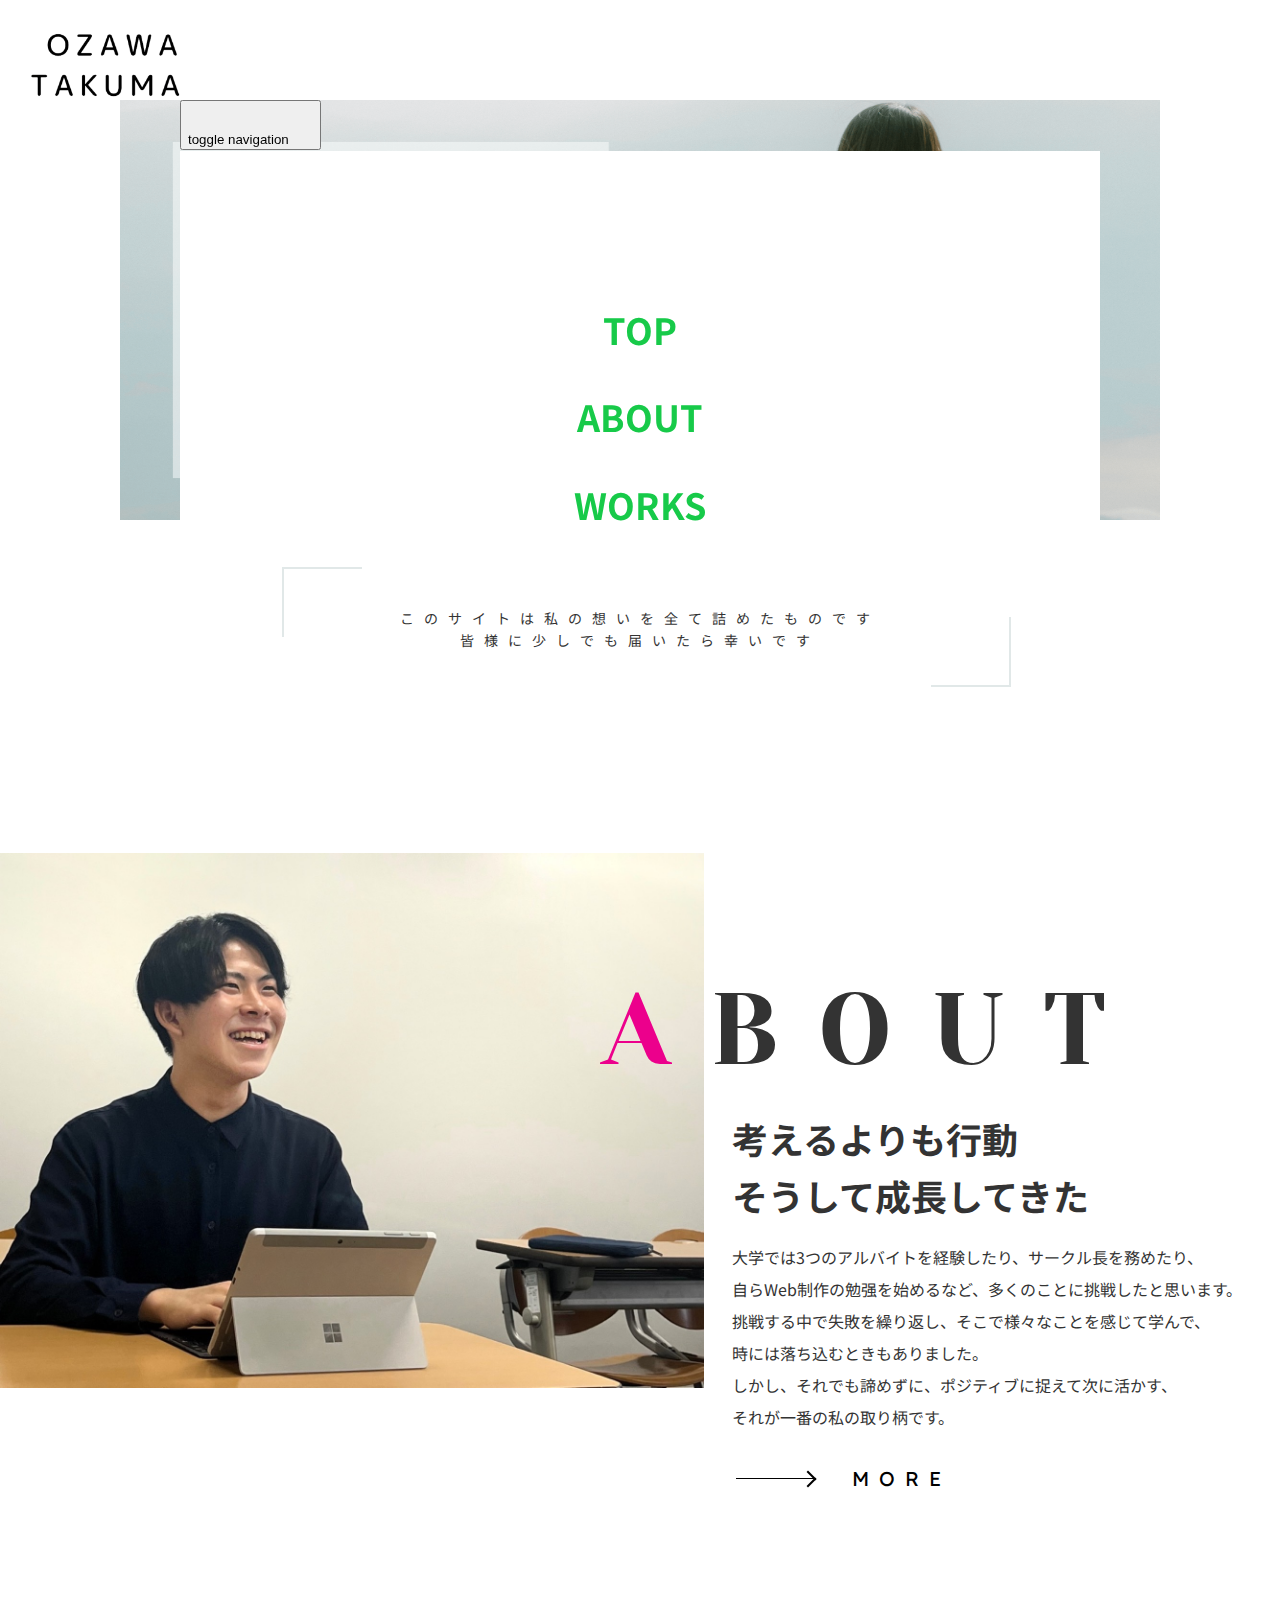
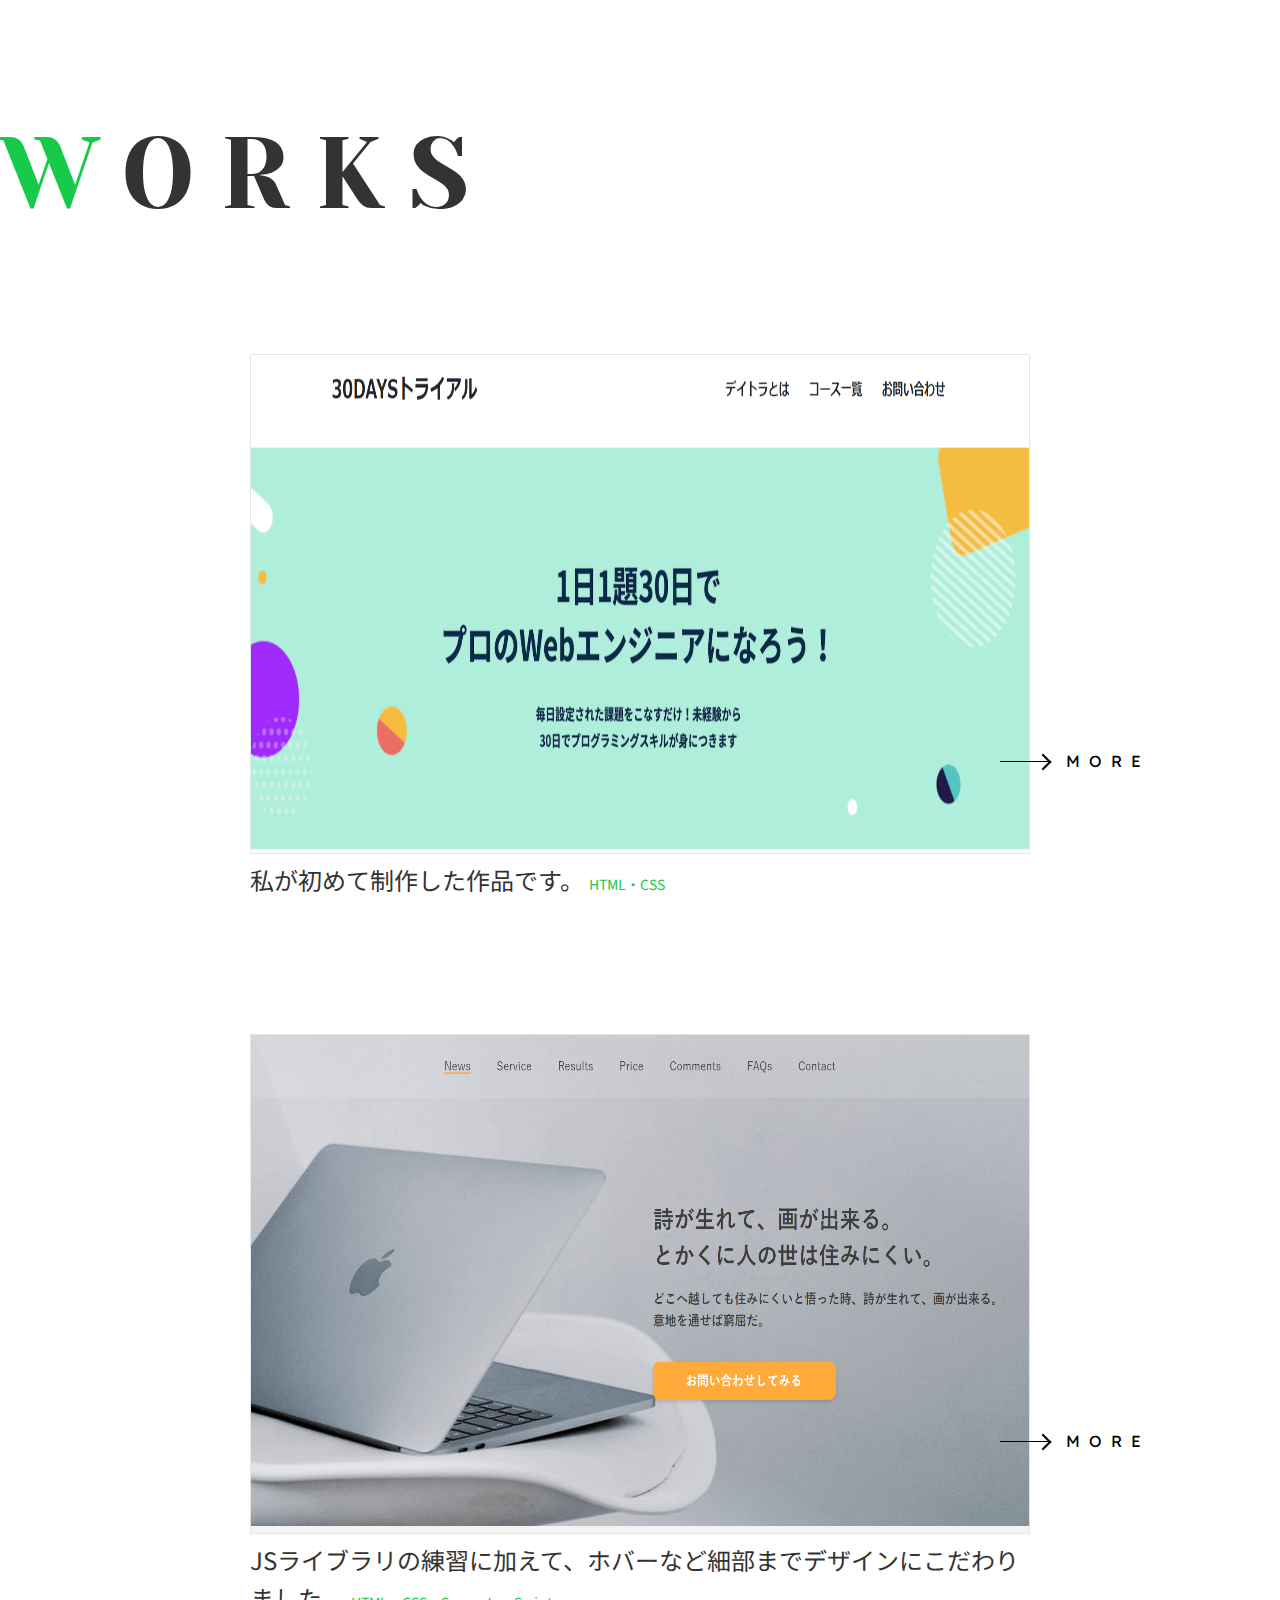
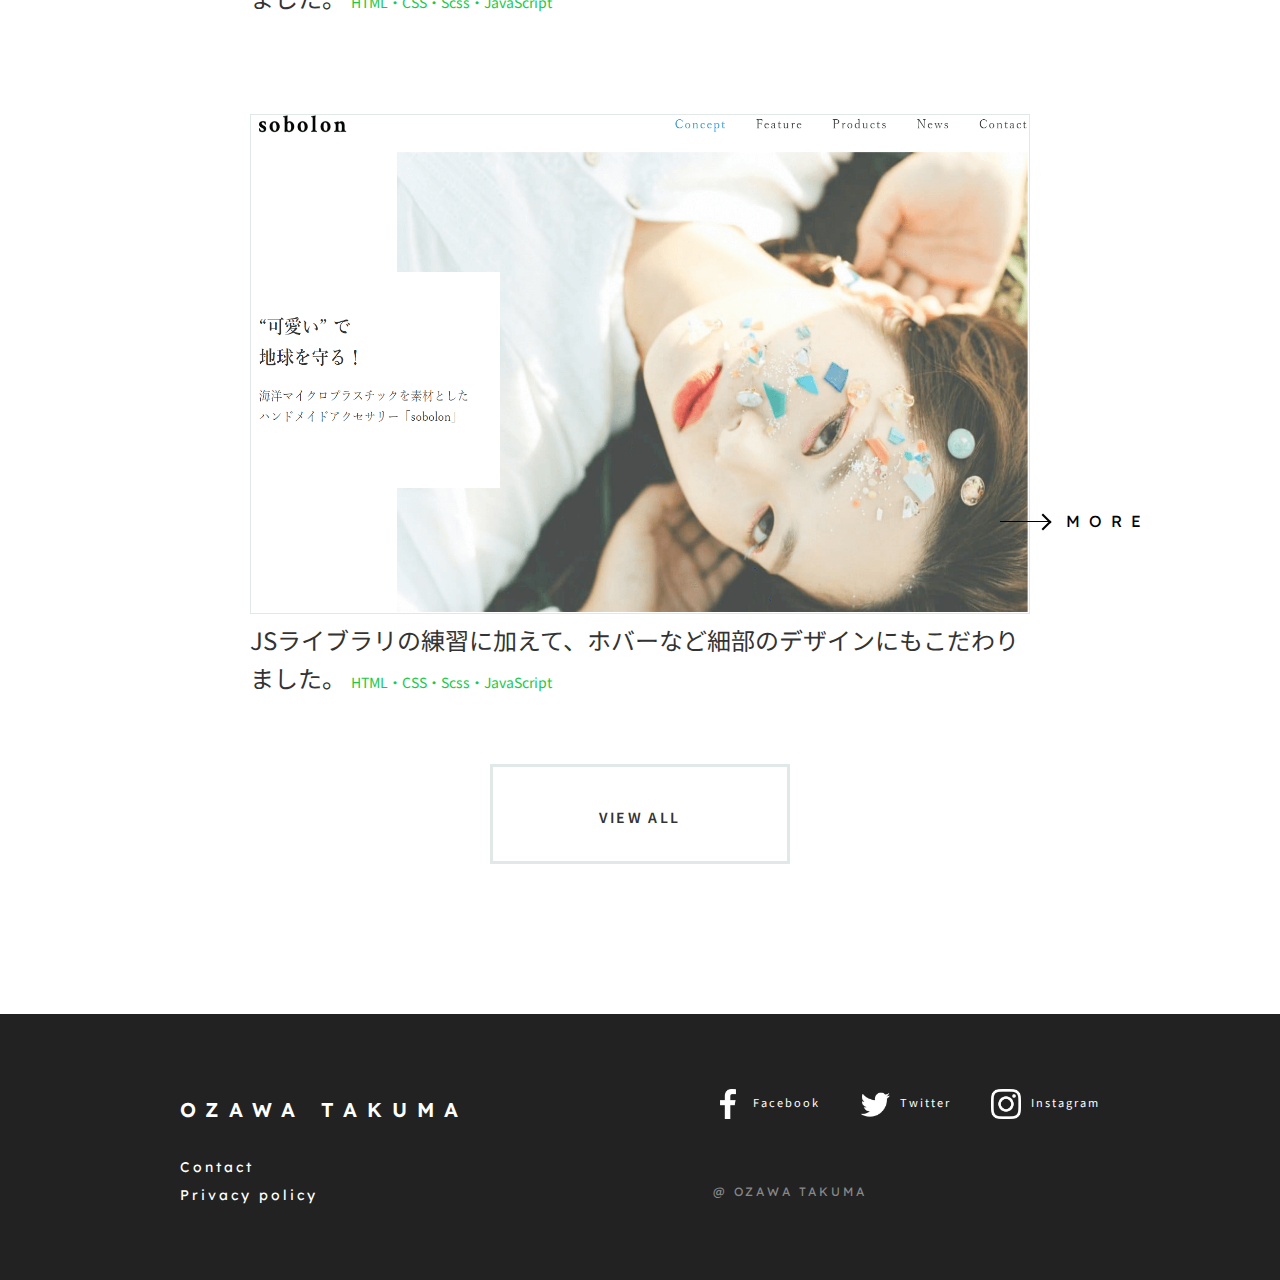
==== commit 44115d12: "Update index.html" ====
--- a/index.html
+++ b/index.html
@@ -77,11 +77,11 @@
                             そうして成長してきた
                         </h2>
                         <p class="about-text wow fadeInUp">
-                            大学では3つのアルバイトを経験したり、サークル長を務めたり、<br>
-                            自らWeb制作の勉强を始めるなど、多くのことに挑戦したと思います。<br>
-                            挑戦する中で失敗を繰り返し、そこで様々なことを感じて学んで、<br>
+                            大学では3つのアルバイトを経験したり、サークル長を務めたり、<br class="is-pt">
+                            自らWeb制作の勉强を始めるなど、多くのことに挑戦したと思います。<br class="is-pt">
+                            挑戦する中で失敗を繰り返し、そこで様々なことを感じて学んで、<br class="is-pt">
                             時には落ち込むときもありました。<br>
-                            しかし、それでも諦めずに、ポジティブに捉えて次に活かす、<br>それが一番の私の取り柄です。
+                            しかし、それでも諦めずに、ポジティブに捉えて次に活かす、<br class="is-pt">それが一番の私の取り柄です。
                         </p>
                         <div class="about-button wow fadeInLeft">
                             <a href="./about.html" class="ab-arrow ab-button">MORE</a>
@@ -97,7 +97,7 @@
                     <img src="./images/english.png" alt="">
                 </div>
                 <div class="about-me wow fadeInDown">
-                    <img src="./images//TOP/about-me/1.png" alt="">
+                    <img src="./images//TOP/about-me/1.jpg" alt="">
                 </div>
             </div>
         </div>
@@ -171,4 +171,4 @@
     </footer>
 </body>
 
-</html>+</html>
--- a/css/style.css
+++ b/css/style.css
@@ -458,8 +458,8 @@
 }
 @media (max-width:767px) {
   .about-text {
-    font-size: 4px;
-    line-height: 1.5;
+    font-size: 11px;
+    line-height: 1.6;
   }
 }
 
@@ -2317,4 +2317,4 @@
   font-weight: 600;
   font-size: 12px;
   letter-spacing: 0.17em;
-}+}
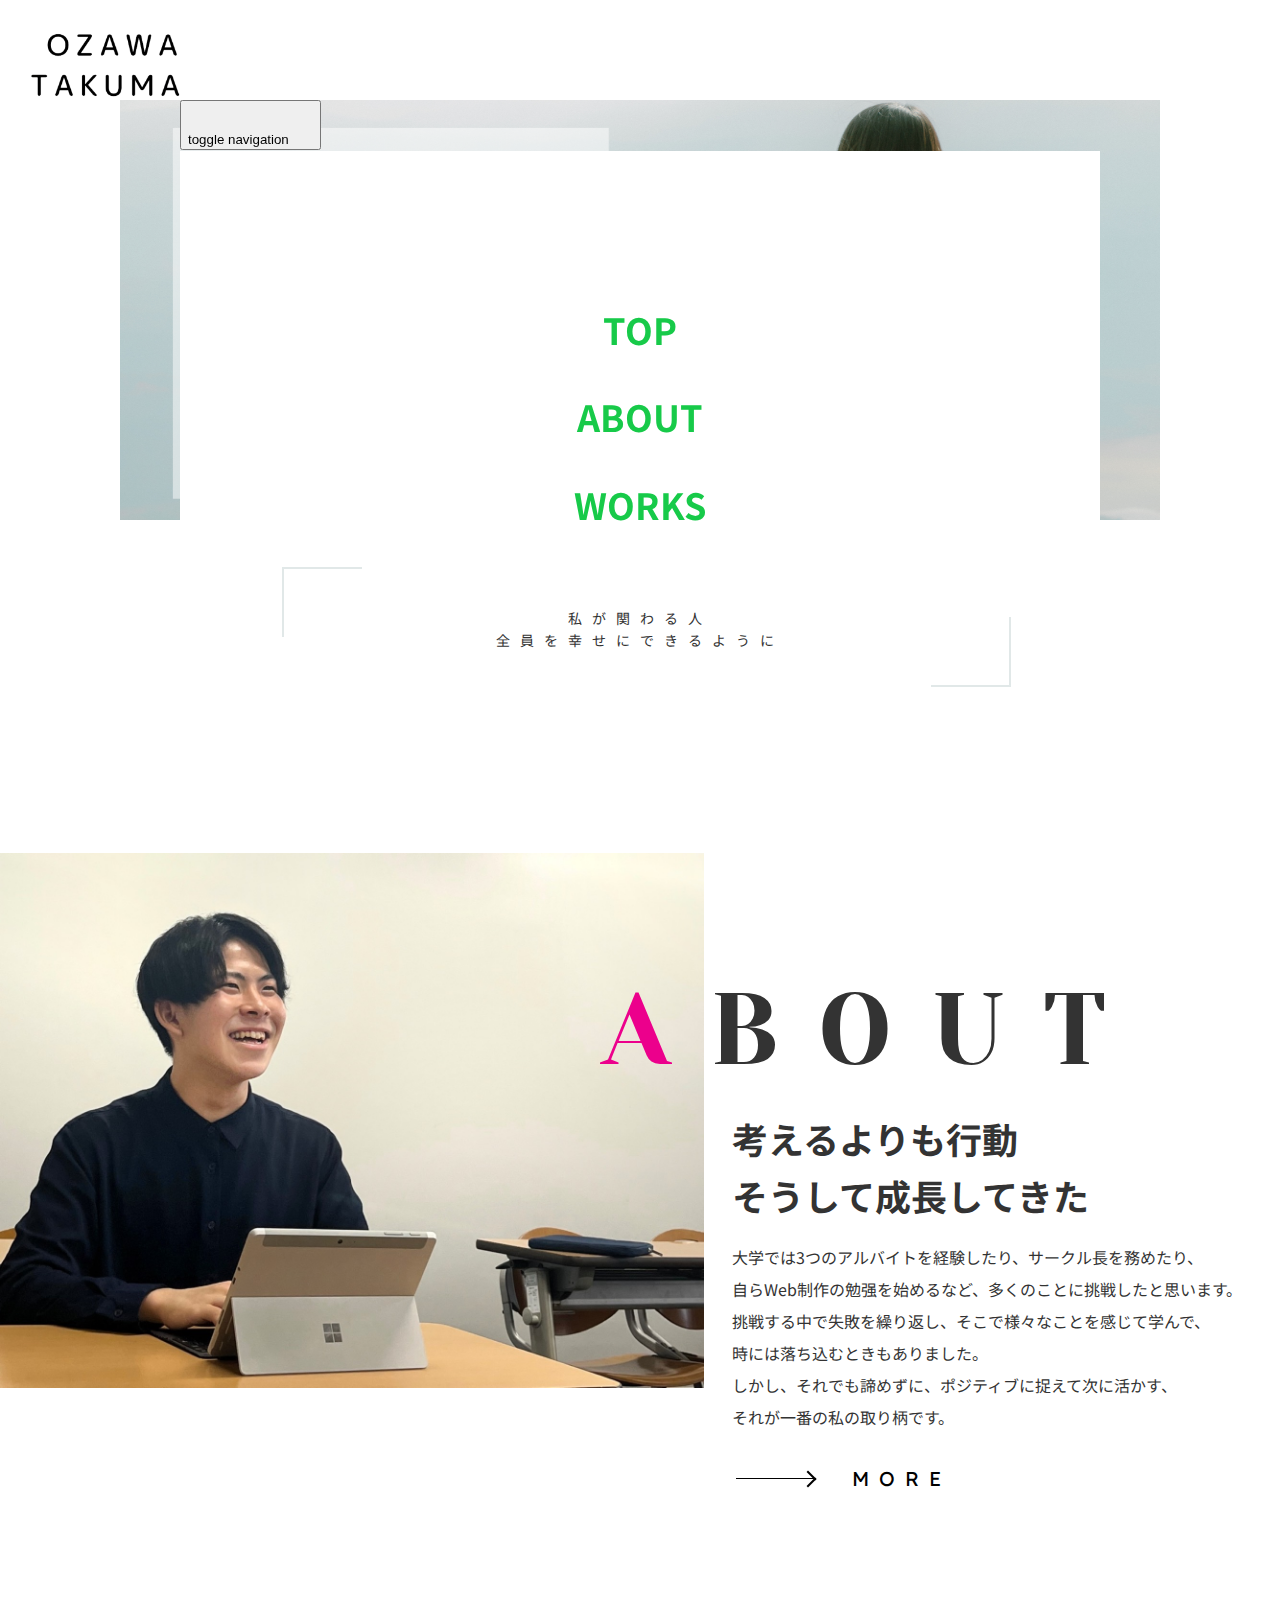
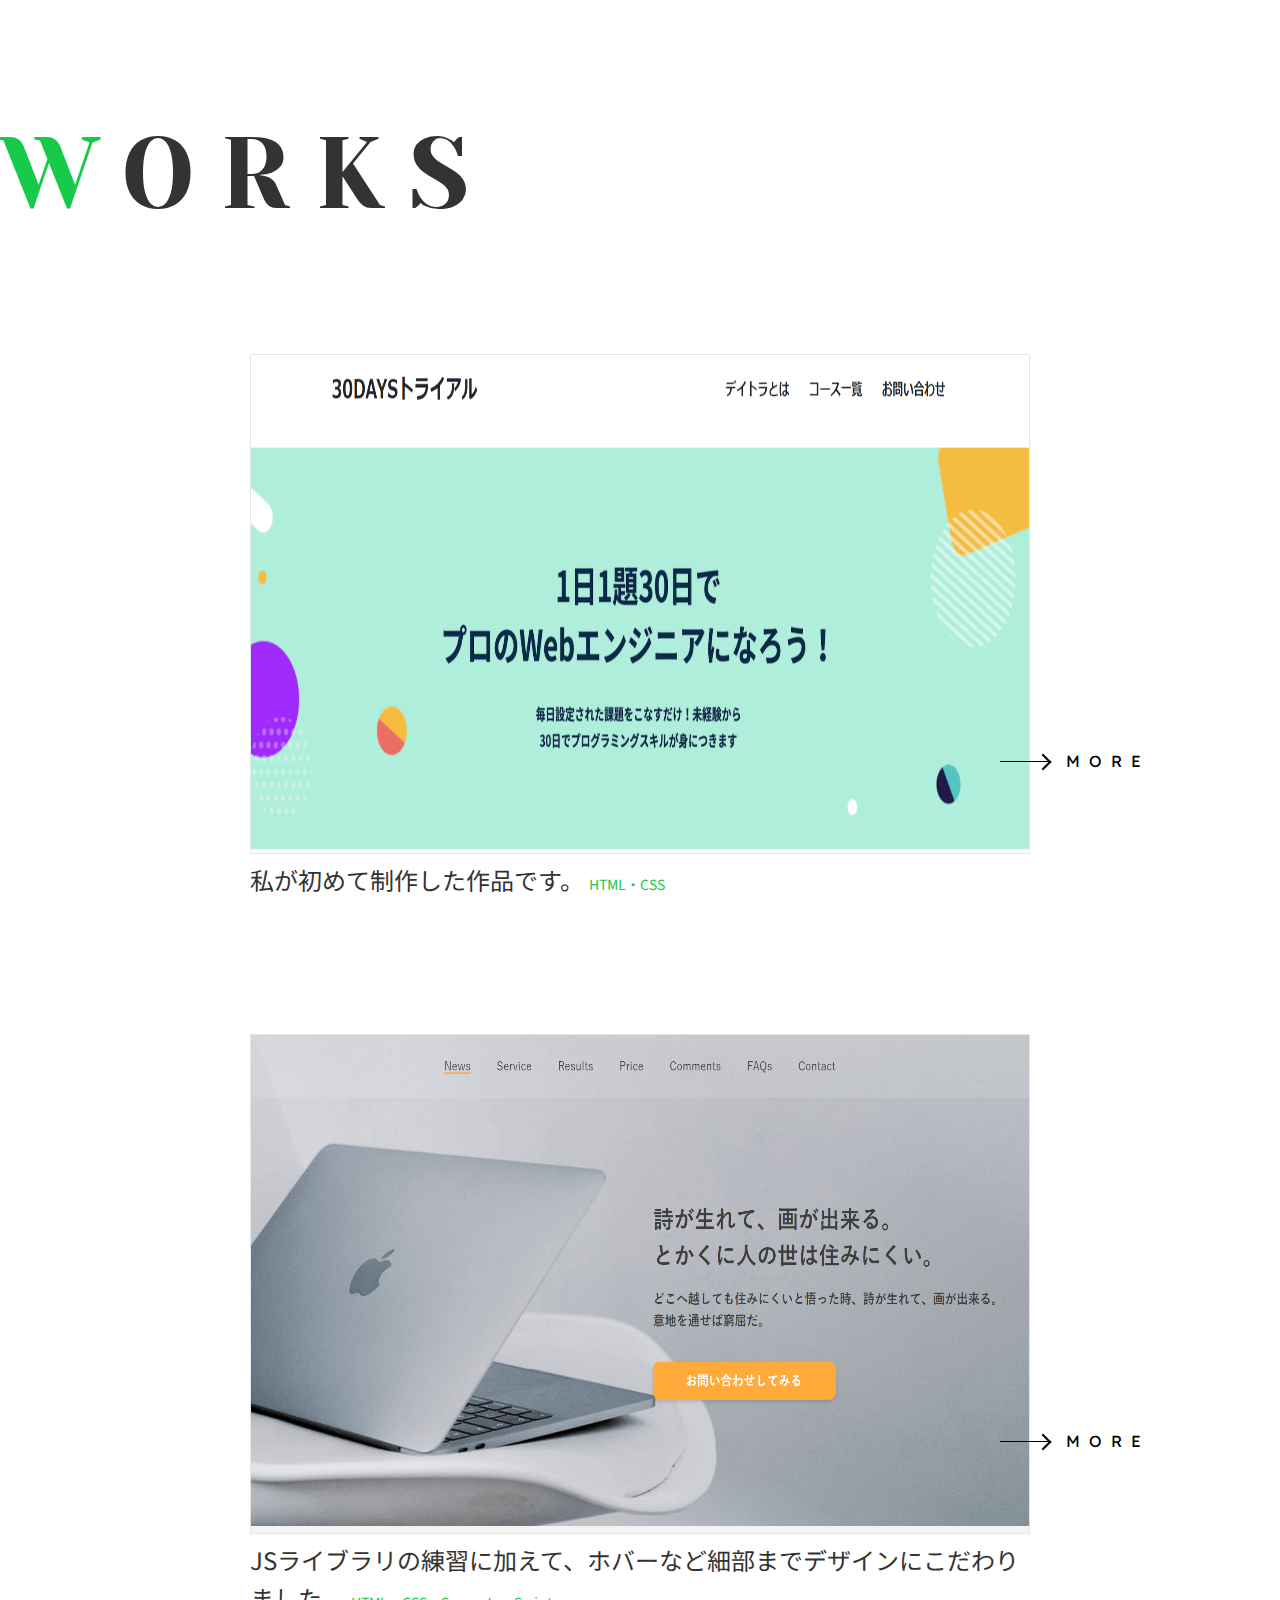
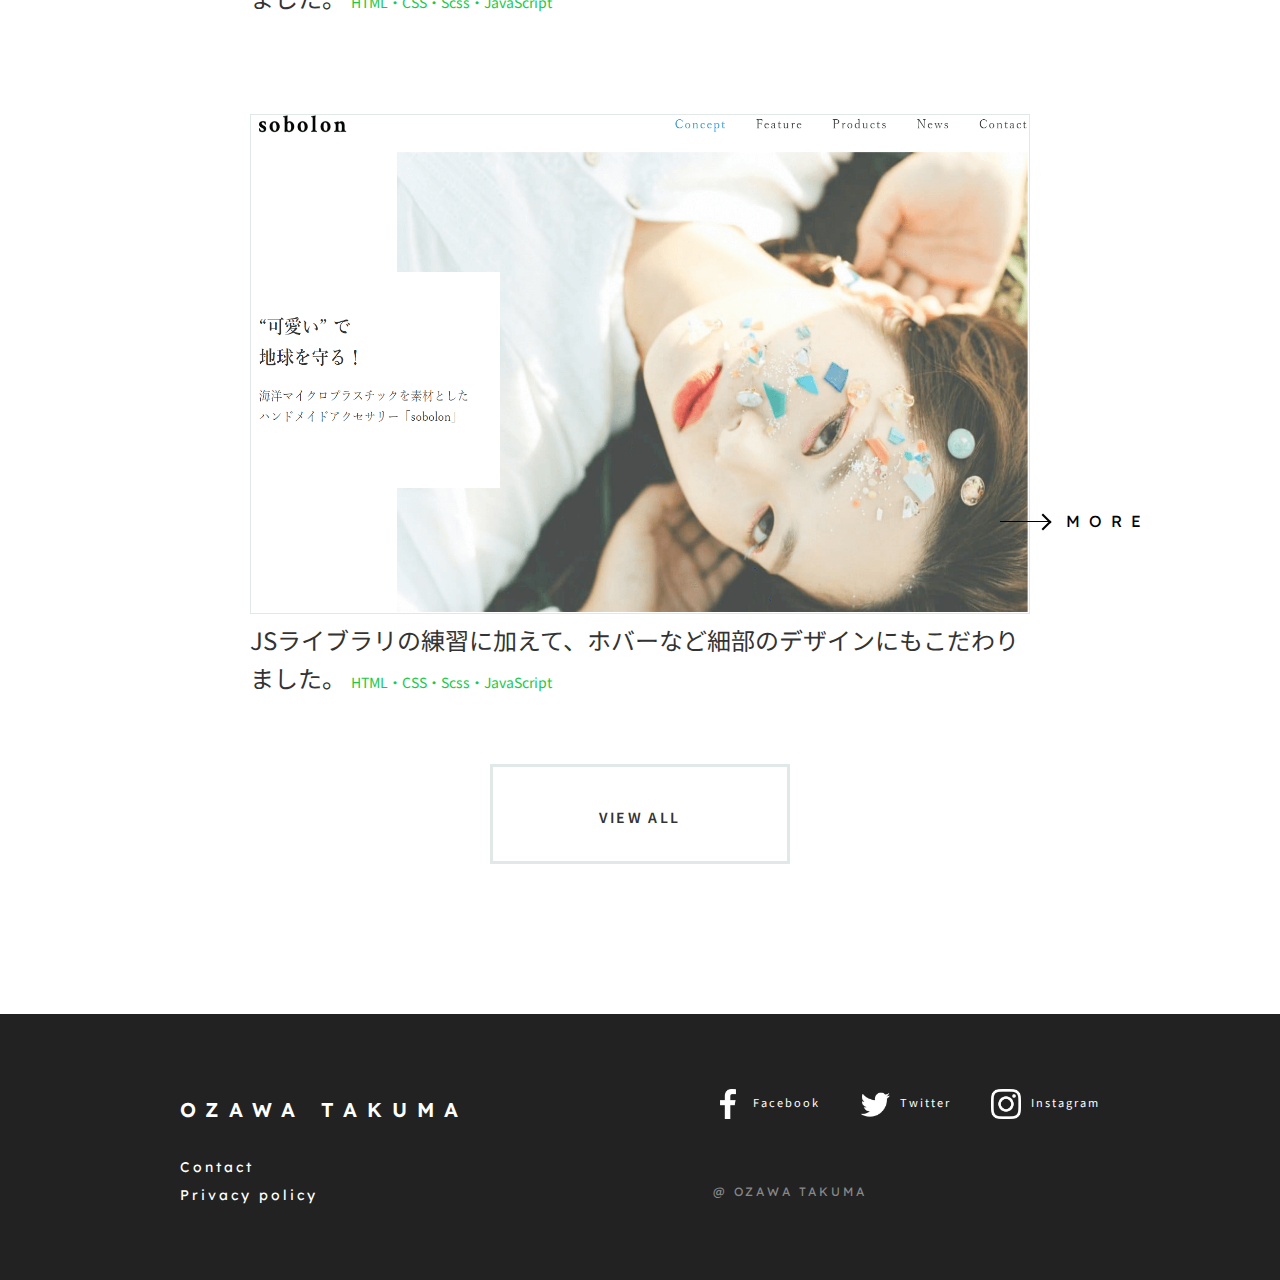
==== commit 4b53919a: "Update index.html" ====
--- a/index.html
+++ b/index.html
@@ -48,21 +48,16 @@
     <section class="top wow fadeIn">
         <div class="top-inner">
             <div class="top-img">
-                <img src="./images//TOP/top2.png" alt="">
-            </div>
-            <div class="top-text none">
-                <h2 class="top-title">
-                    株式会社フリースタイルエンターテイメントの皆様<br>
-                    この度はポートフォリオをご覧いただきありがとうございます
-                </h2>
+                <img src="./images//TOP/top.png" alt="">
             </div>
         </div>
     </section>
 
     <section class="message wow fadeInUp">
         <h2 class="message-title">
-            このサイトは私の想いを全て詰めたものです<br>
-            皆様に少しでも届いたら幸いです
+            私が関わる人<br>
+            全員を幸せにできるように
+            
         </h2>
     </section>
 
@@ -103,42 +98,44 @@
         </div>
     </section>
 
-    <section class="works ">
-        <h1 class="work-title wow fadeInUp"><span class="ti-green">W</span>ORKS</h1>
-        <div class="works-items">
-            <div class="works-item">
-                <div class="woks-item-inner">
-                    <img class="works-img wow fadeInUp" src="./images/TOP/ele-top.png" alt="">
-                    <p class="woks-item-title wow fadeInUp">私が初めて制作した作品です。
-                        <span class="small ti-green">HTML・CSS</span>
-                    </p>
-                    <div class="works-btn -ele wow fadeInLeft">
-                        <a href="./wroks/elementary.html" class="arrow wr-button">MORE</a>
+    <section class="works">
+        <div class="works-inner"> 
+            <h1 class="work-title wow fadeInUp"><span class="ti-green">W</span>ORKS</h1>
+            <div class="works-items">
+                <div class="works-item">
+                    <div class="woks-item-inner">
+                        <img class="works-img wow fadeInUp" src="./images/TOP/ele-top.png" alt="">
+                        <p class="woks-item-title wow fadeInUp">私が初めて制作した作品です。
+                            <span class="small ti-green">HTML・CSS</span>
+                        </p>
+                        <div class="works-btn -ele wow fadeInLeft">
+                            <a href="./wroks/elementary.html" class="arrow wr-button">MORE</a>
+                        </div>
                     </div>
                 </div>
-            </div>
-            <div class="works-item">
-                <div class="woks-item-inner">
-                    <img class="works-img wow fadeInUp" src="./images/TOP/conputer.png" alt="">
-                    <p class="woks-item-title wow fadeInUp">JSライブラリの練習に加えて、ホバーなど細部までデザインにこだわりました。
-                        <span class="small ti-green">HTML・CSS・Scss・JavaScript</span>
-                    </p>
-                    <div class="works-btn -live wow fadeInLeft">
-                        <a href="./wroks/live.html" class="arrow wr-button">MORE</a>
+                <div class="works-item">
+                    <div class="woks-item-inner">
+                        <img class="works-img wow fadeInUp" src="./images/TOP/conputer.png" alt="">
+                        <p class="woks-item-title wow fadeInUp">JSライブラリの練習に加えて、ホバーなど細部までデザインにこだわりました。
+                            <span class="small ti-green">HTML・CSS・Scss・JavaScript</span>
+                        </p>
+                        <div class="works-btn -live wow fadeInLeft">
+                            <a href="./wroks/live.html" class="arrow wr-button">MORE</a>
+                        </div>
                     </div>
                 </div>
-            </div>
-            <div class="works-item">
-                <div class="woks-item-inner">
-                    <img class="works-img wow fadeInUp" src="./images/TOP/sobolon.png" alt="">
-                    <p class="woks-item-title wow fadeInUp">JSライブラリの練習に加えて、ホバーなど細部のデザインにもこだわりました。
-                        <span class="small ti-green ">HTML・CSS・Scss・JavaScript</span>
-                    </p>
-                    <div class="works-btn -sobolon wow fadeInLeft">
-                        <a href="./wroks/sobolon.html" class="arrow wr-button">MORE</a>
+                <div class="works-item">
+                    <div class="woks-item-inner">
+                        <img class="works-img wow fadeInUp" src="./images/TOP/sobolon.png" alt="">
+                        <p class="woks-item-title wow fadeInUp">JSライブラリの練習に加えて、ホバーなど細部のデザインにもこだわりました。
+                            <span class="small ti-green ">HTML・CSS・Scss・JavaScript</span>
+                        </p>
+                        <div class="works-btn -sobolon wow fadeInLeft">
+                            <a href="./wroks/sobolon.html" class="arrow wr-button">MORE</a>
+                        </div>
                     </div>
                 </div>
-            </div>
+        </div>
         </div>
 
         <div class="works-button section2-btn wow fadeInUp">
--- a/css/style.css
+++ b/css/style.css
@@ -275,6 +275,10 @@
   }
 }
 
+.top-img {
+  max-width: 1200px;
+  margin: 0 auto;
+}
 .top-img img {
   width: 100%;
   height: 420px;
@@ -391,6 +395,8 @@
 
 .about-inner {
   position: relative;
+  max-width: 1300px;
+  margin: 0 auto;
 }
 
 .about-texts {
@@ -600,6 +606,11 @@
 =============================================== */
 .works {
   margin-top: 300px;
+}
+
+.works-inner {
+  max-width: 1500px;
+  margin: 0 auto;
 }
 
 .work-title {
@@ -1509,6 +1520,8 @@
 
 .pickup-inner {
   padding: 0 16px;
+  max-width: 1500px;
+  margin: 0 auto;
 }
 
 .pickup-list-item {
@@ -1817,18 +1830,15 @@
 
 .work-inner {
   max-width: 100%;
-  padding: 0 40px;
-  width: 1000px;
+  width: 1500px;
   margin: 0 auto;
-  -webkit-box-sizing: border-box;
-          box-sizing: border-box;
 }
 
 .work-list-item {
   display: inline-block;
-  width: 25.3%;
+  width: 28%;
   vertical-align: top;
-  margin-left: 6%;
+  margin-left: 3%;
   margin-bottom: 80px;
 }
 @media (min-width:768px) and (max-width: 1000px) {
@@ -1945,6 +1955,10 @@
   }
 }
 
+.s-top-img {
+  max-width: 1500px;
+  margin: 0 auto;
+}
 .s-top-img img {
   width: 100%;
   height: auto;
@@ -1955,6 +1969,11 @@
 =============================================== */
 .detail {
   margin-top: 80px;
+}
+
+.detail-inner {
+  max-width: 1200px;
+  margin: 0 auto;
 }
 
 .detail-content {
@@ -2317,4 +2336,4 @@
   font-weight: 600;
   font-size: 12px;
   letter-spacing: 0.17em;
-}
+}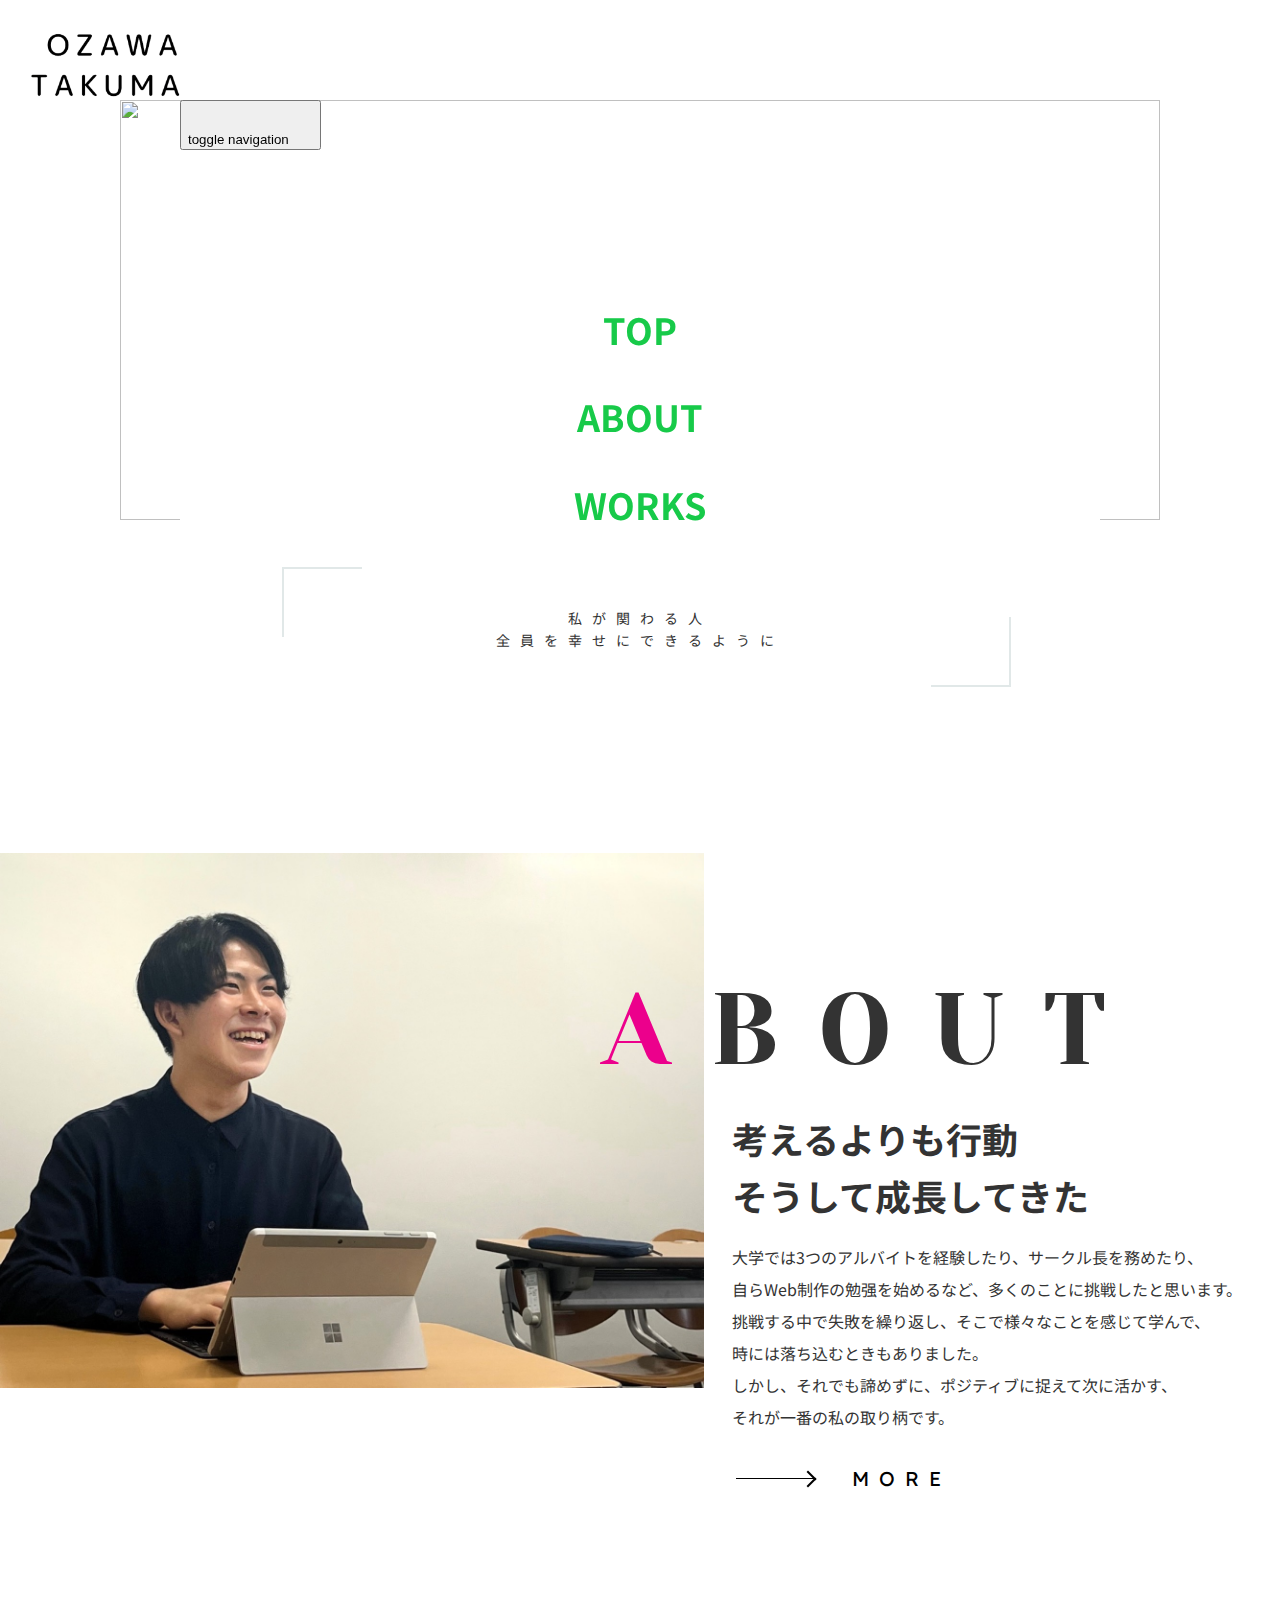
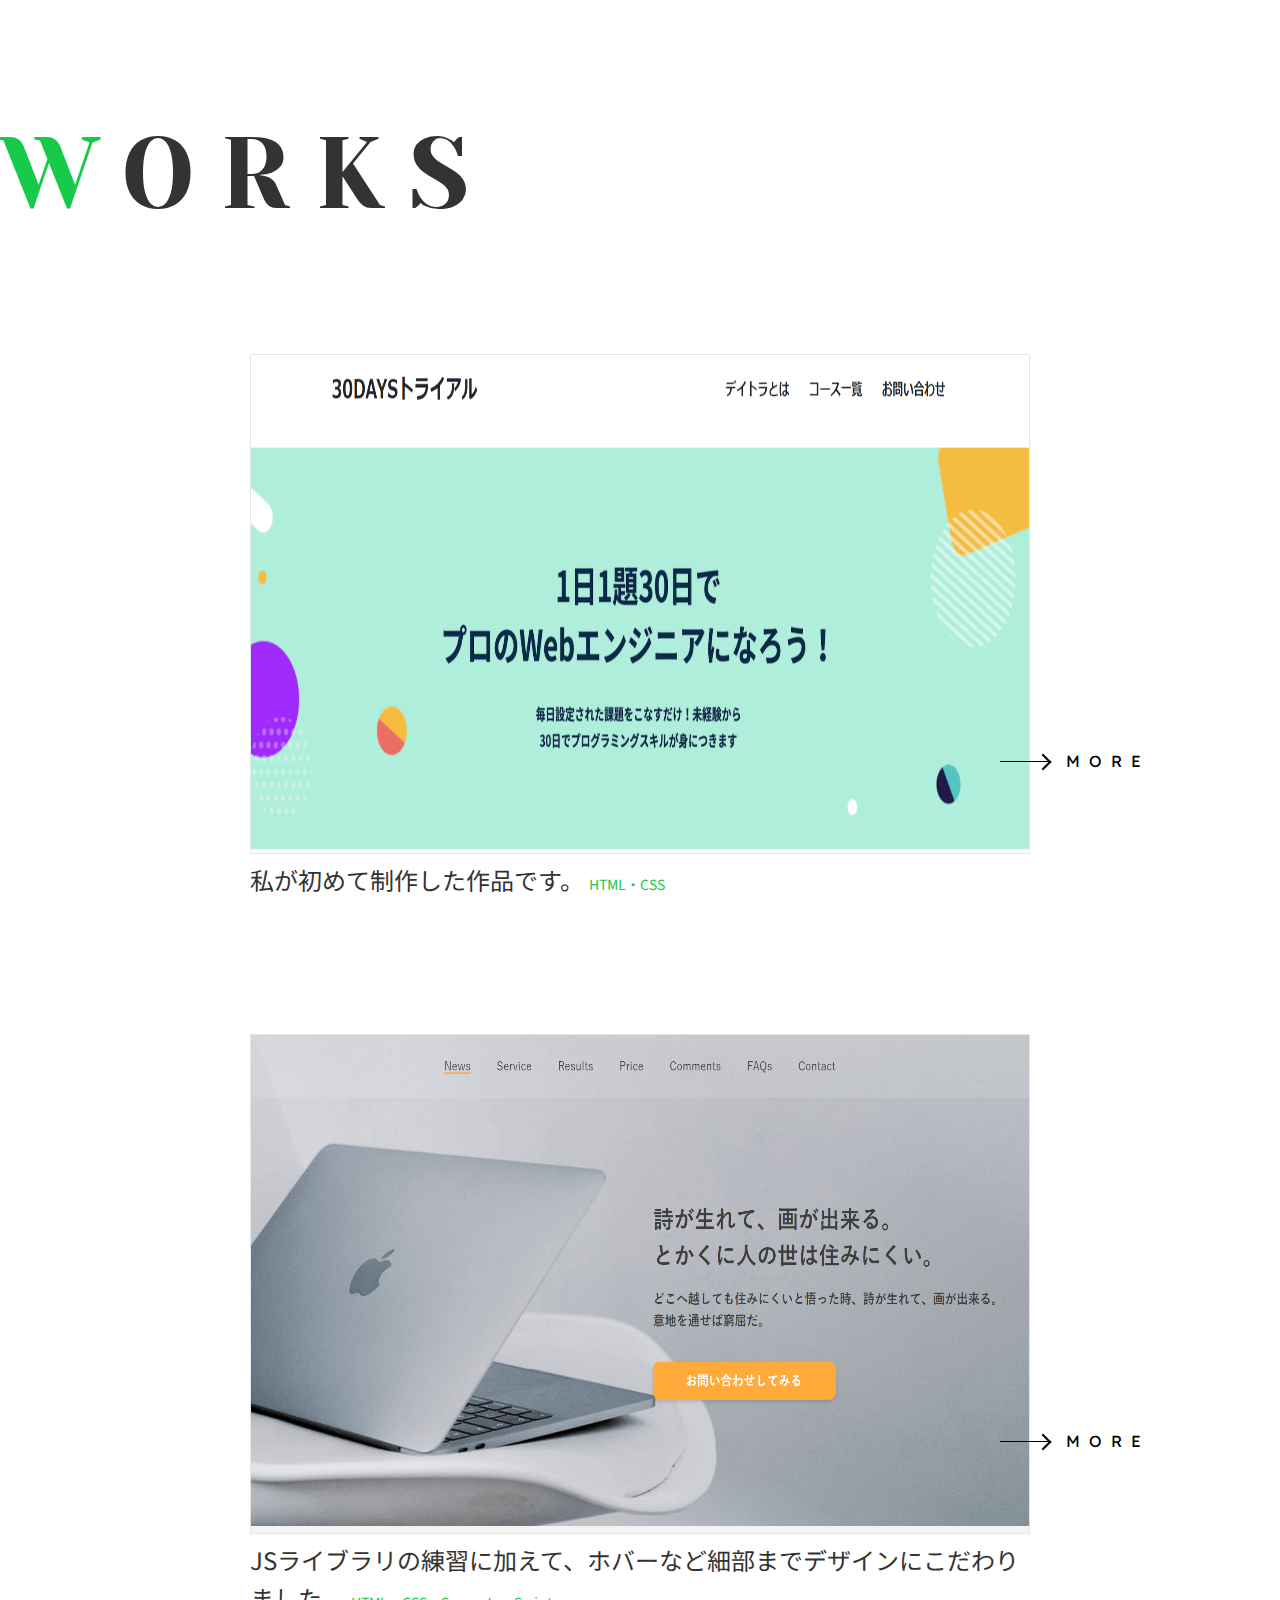
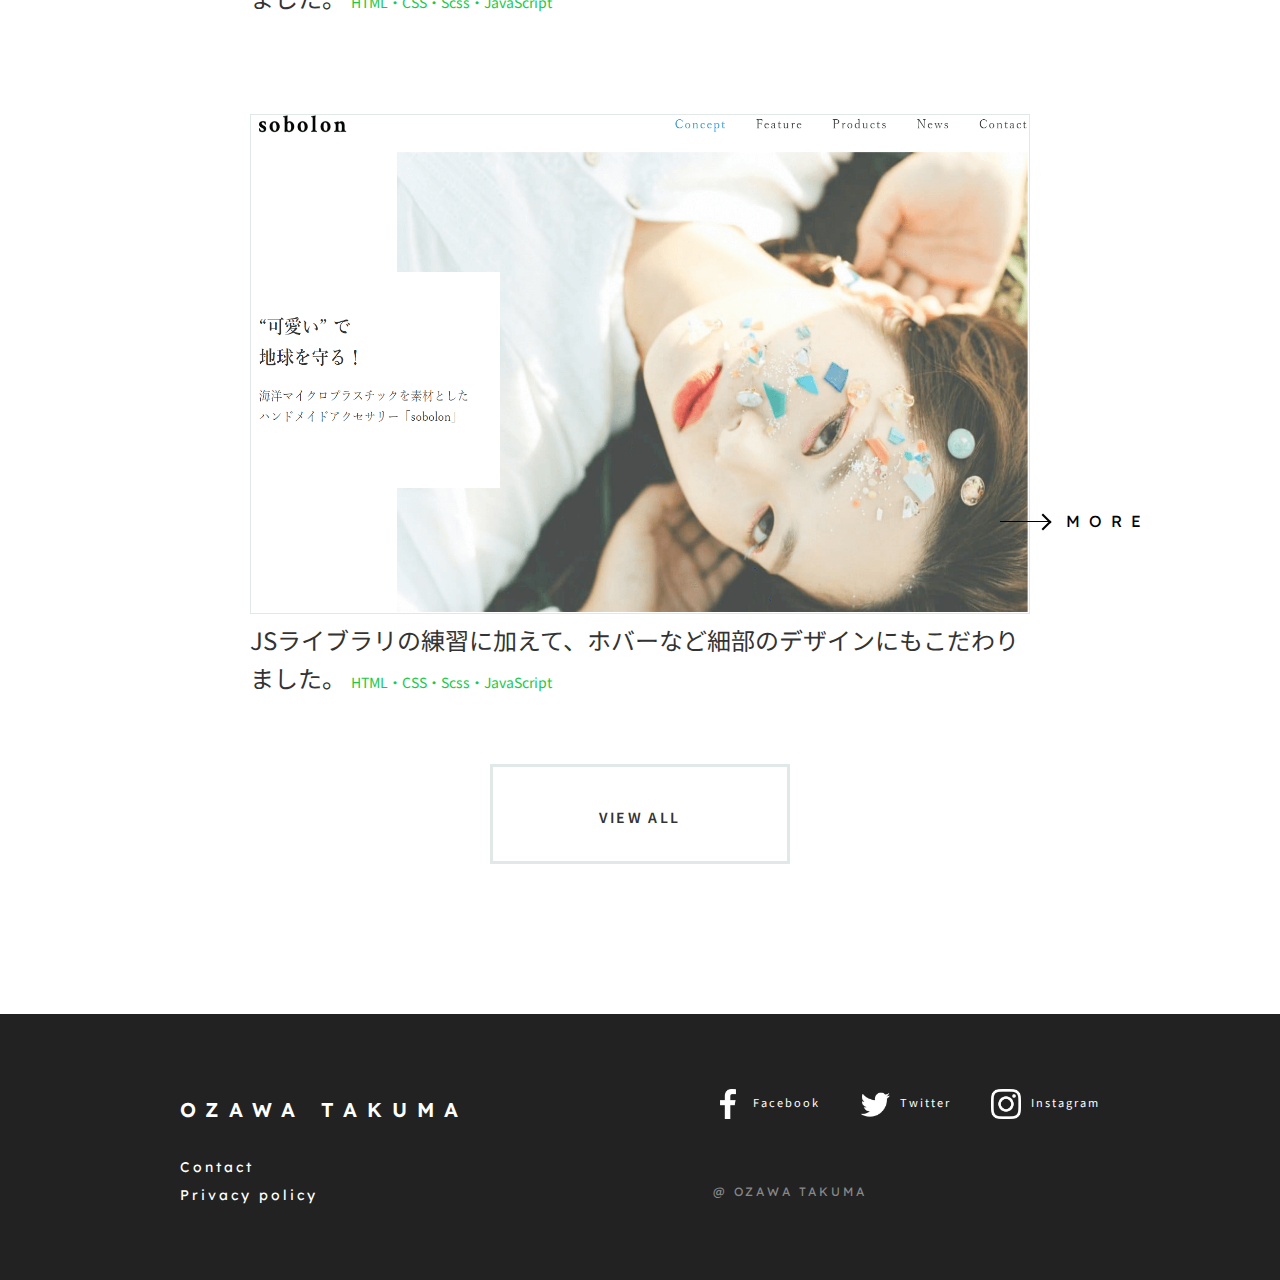
==== commit 2b1b8682: "Add files via upload" ====
--- a/index.html
+++ b/index.html
@@ -48,7 +48,7 @@
     <section class="top wow fadeIn">
         <div class="top-inner">
             <div class="top-img">
-                <img src="./images//TOP/top.png" alt="">
+                <img src="./images/top.png" alt="">
             </div>
         </div>
     </section>
@@ -168,4 +168,4 @@
     </footer>
 </body>
 
-</html>
+</html>--- a/css/style.css
+++ b/css/style.css
@@ -271,7 +271,7 @@
 }
 @media (max-width:767px) {
   .top-inner {
-    padding: 0 16px;
+    padding: 0 40px;
   }
 }
 
@@ -629,6 +629,7 @@
   .work-title {
     font-size: 36px;
     letter-spacing: 15px;
+    margin-left: 16px;
   }
 }
 
@@ -1523,6 +1524,11 @@
   max-width: 1500px;
   margin: 0 auto;
 }
+@media (max-width:767px) {
+  .pickup-inner {
+    padding: 0 40px;
+  }
+}
 
 .pickup-list-item {
   display: -webkit-box;
@@ -1833,6 +1839,20 @@
   width: 1500px;
   margin: 0 auto;
 }
+@media (max-width:767px) {
+  .work-inner {
+    padding: 0 40px;
+  }
+}
+@media (min-width:768px) and (max-width: 1000px) {
+  .work-inner {
+    padding: 0 20px;
+  }
+}
+
+.work-list {
+  text-align: center;
+}
 
 .work-list-item {
   display: inline-block;
@@ -1843,15 +1863,14 @@
 }
 @media (min-width:768px) and (max-width: 1000px) {
   .work-list-item {
-    width: 48%;
+    width: 40%;
     margin-left: 0;
   }
 }
 @media (max-width:767px) {
   .work-list-item {
-    width: 100%;
-    margin-left: 0;
-    margin-bottom: 0;
+    width: 60%;
+    text-align: left;
   }
   .work-list-item:not(:first-child) {
     margin-top: 80px;
@@ -1859,7 +1878,7 @@
 }
 @media (min-width:768px) and (max-width: 1000px) {
   .work-list-item:nth-child(even) {
-    margin-left: 20px;
+    margin-left: 40px;
   }
 }
 @media (min-width:768px) and (max-width: 1000px) {
@@ -1951,7 +1970,7 @@
 }
 @media (max-width:767px) {
   .s-top-inner {
-    padding: 0 16px;
+    padding: 0 40px;
   }
 }
 
@@ -2336,4 +2355,4 @@
   font-weight: 600;
   font-size: 12px;
   letter-spacing: 0.17em;
-}+}
